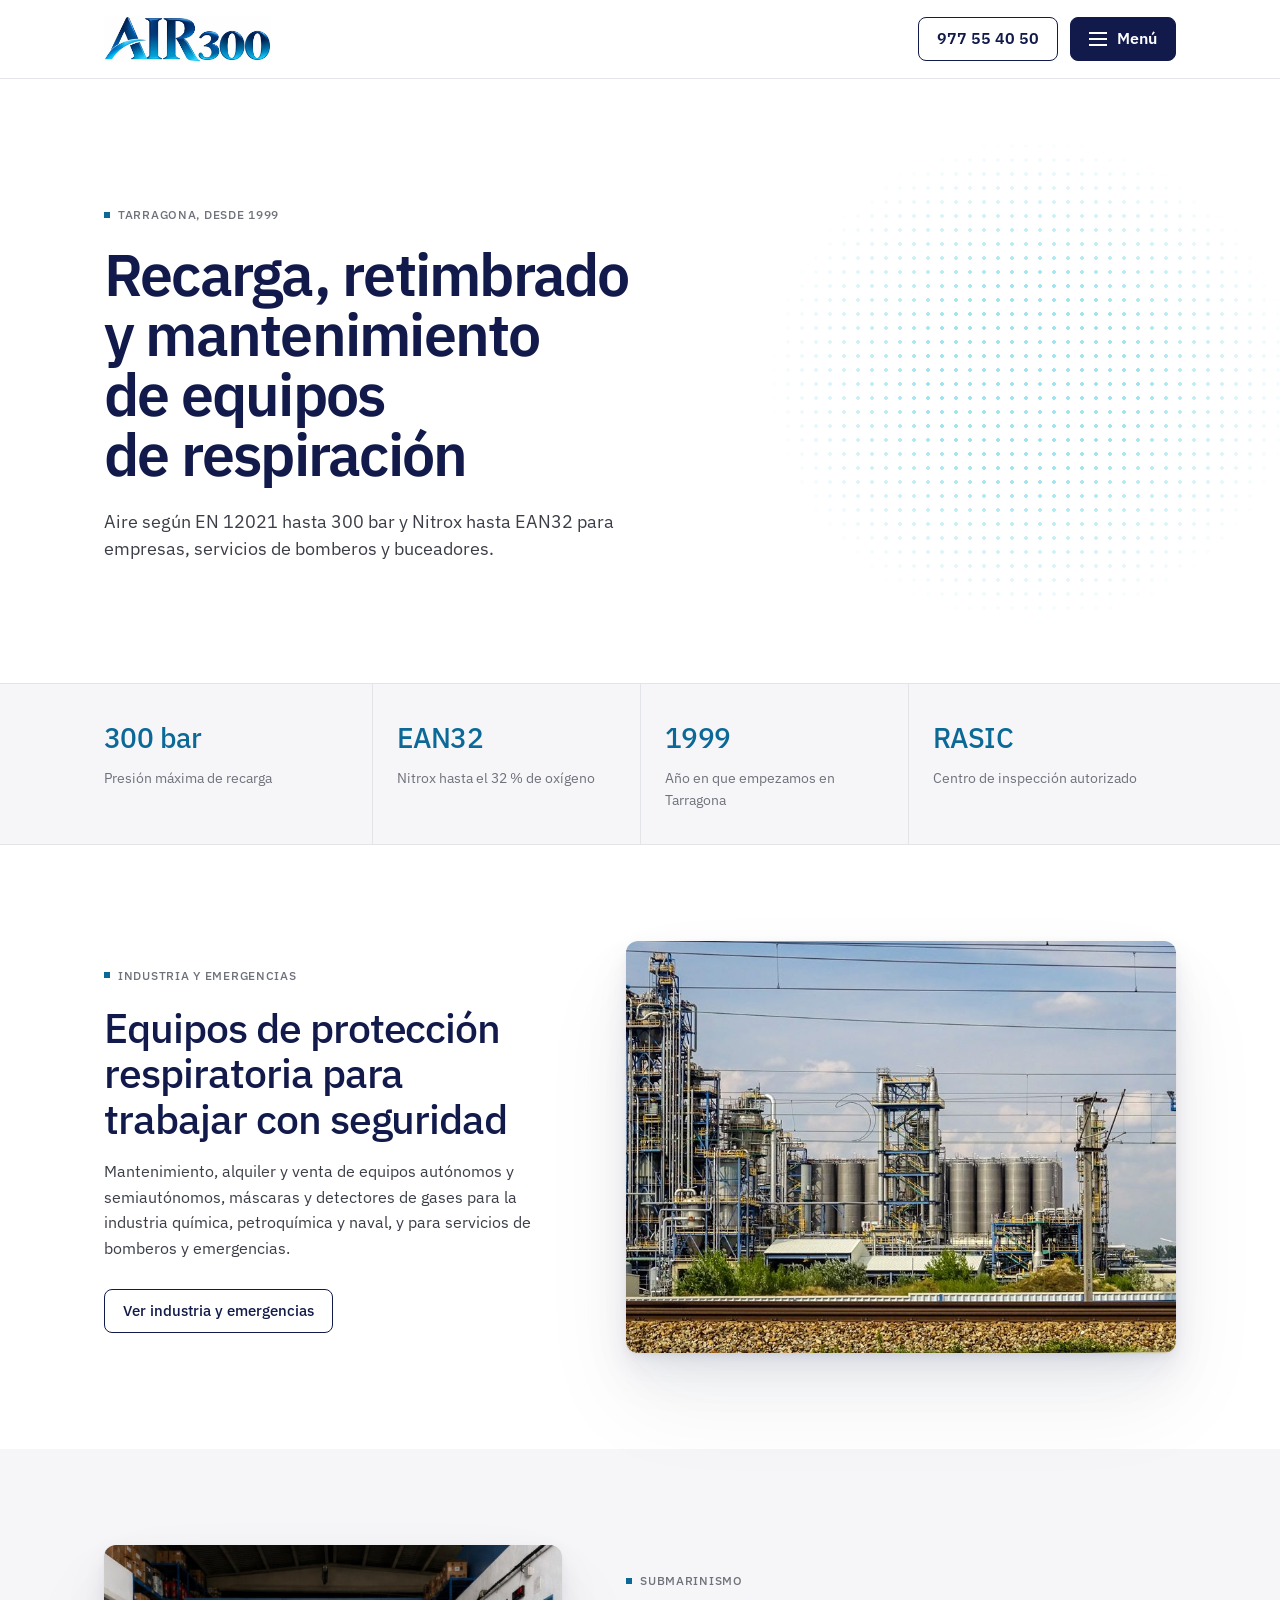
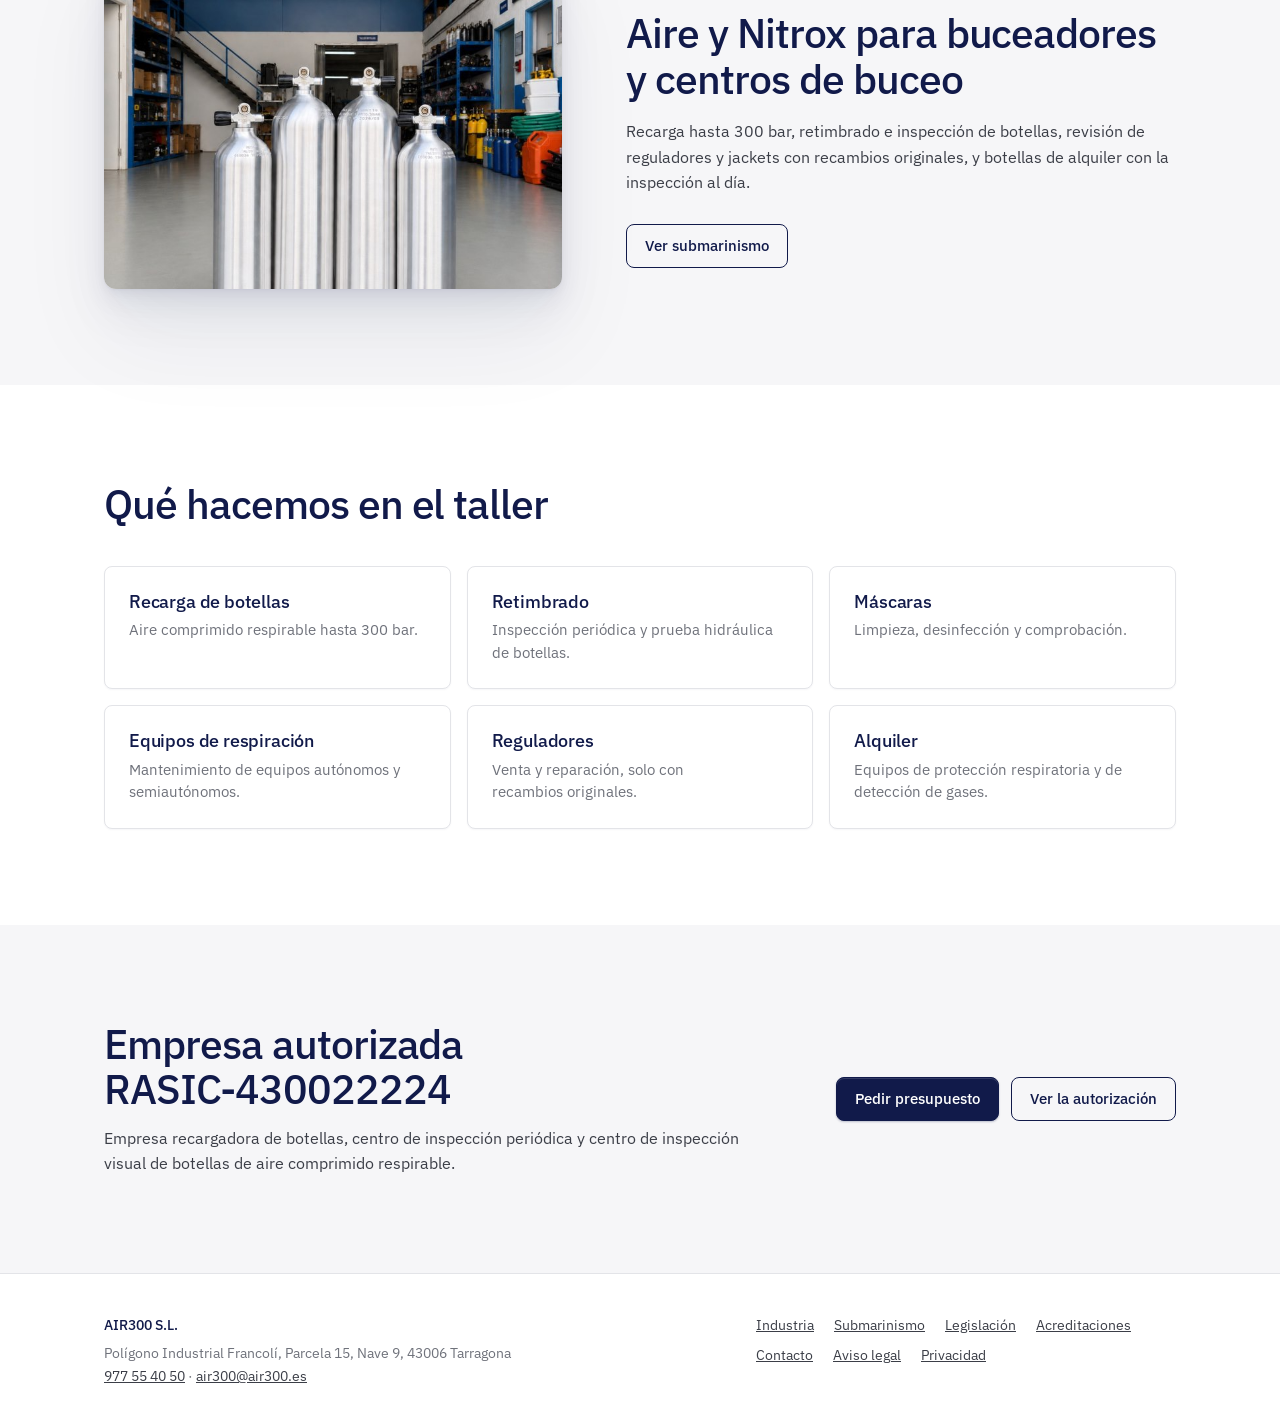
==== index.html @ 61ce9e40 "Botones de la portada: letra blanca sobre índigo, legible Co-Authored-By: Claude Opus 5.5 <noreply@a" ====
<!doctype html>
<html lang="es">
<head>
<meta charset="utf-8">
<meta name="viewport" content="width=device-width, initial-scale=1">
<title>AIR300 | Mantenimiento y recarga de equipos de respiración en Tarragona</title>
<meta name="description" content="Recarga y retimbrado de botellas de aire comprimido respirable, limpieza de máscaras y mantenimiento de equipos de respiración autónoma en Tarragona desde 1999.">
<link rel="icon" href="img/favicon.png" type="image/png">
<link rel="apple-touch-icon" href="img/apple-touch-icon.png">
<meta name="theme-color" content="#0B1E2E">
<meta property="og:type" content="website">
<meta property="og:locale" content="es_ES">
<meta property="og:site_name" content="AIR300">
<meta property="og:title" content="AIR300 | Mantenimiento y recarga de equipos de respiración en Tarragona">
<meta property="og:description" content="Recarga y retimbrado de botellas de aire comprimido respirable, limpieza de máscaras y mantenimiento de equipos de respiración autónoma en Tarragona desde 1999.">
<meta property="og:image" content="https://www.air300.es/img/compartir.jpg">
<link rel="stylesheet" href="css/estilos.css?v=2026-10-17">
<link rel="stylesheet" href="css/column.css?v=3">
<!-- Datos de la empresa para Google (dirección, teléfono, horario) -->
<script type="application/ld+json">
{
  "@context": "https://schema.org",
  "@type": "LocalBusiness",
  "name": "AIR300 S.L.",
  "description": "Recarga y retimbrado de botellas de aire comprimido respirable y Nitrox, mantenimiento de equipos de respiración autónoma.",
  "url": "https://www.air300.es/",
  "logo": "https://www.air300.es/img/logo-nuevo.jpg",
  "telephone": "+34977554050",
  "email": "air300@air300.es",
  "foundingDate": "1998",
  "address": {
    "@type": "PostalAddress",
    "streetAddress": "Polígono Industrial Francolí, Parcela 15, Nave 9",
    "addressLocality": "Tarragona",
    "postalCode": "43006",
    "addressRegion": "Tarragona",
    "addressCountry": "ES"
  },
  "geo": { "@type": "GeoCoordinates", "latitude": 41.111618, "longitude": 1.2182391 },
  "openingHoursSpecification": [
    { "@type": "OpeningHoursSpecification", "dayOfWeek": ["Monday", "Tuesday", "Wednesday", "Thursday"], "opens": "08:00", "closes": "13:00" },
    { "@type": "OpeningHoursSpecification", "dayOfWeek": ["Monday", "Tuesday", "Wednesday", "Thursday"], "opens": "14:00", "closes": "17:30" },
    { "@type": "OpeningHoursSpecification", "dayOfWeek": "Friday", "opens": "08:00", "closes": "15:00" }
  ]
}
</script>
</head>
<body class="column">

<a class="saltar" href="#contenido">Saltar al contenido</a>

<header class="cabecera">
  <div class="contenedor">
    <a class="logo" href="index.html"><img src="img/logo-nuevo.jpg" alt="AIR300, inicio"></a>
    <!-- En móvil el menú se abre con el botón "Menú" (atributo popover: sin JavaScript) -->
    <nav class="menu" id="menu" aria-label="Principal" popover>
      <a href="index.html" aria-current="page">Inicio</a>
      <a href="industria.html">Industria</a>
      <a href="submarinismo.html">Submarinismo</a>
      <a href="legislacion.html">Legislación</a>
      <a href="acreditaciones.html">Acreditaciones</a>
      <a href="contacto.html">Contacto</a>
    </nav>
    <a class="cabecera-tel" href="tel:+34977554050"><span class="oculto">Teléfono: </span><span class="tel-largo">977 55 40 50</span><span class="tel-corto" aria-hidden="true">Llamar</span></a>
    <button class="menu-boton" type="button" popovertarget="menu" aria-controls="menu"><span class="menu-icono" aria-hidden="true"></span>Menú</button>
  </div>
</header>

<main id="contenido" class="c">

  <!-- Portada partida: texto a la izquierda y trama de puntos a la derecha -->
  <section class="c-hero">
    <div class="c-contenedor c-hero-rejilla">
      <div class="c-hero-texto">
        <p class="c-etiqueta"><span></span>Tarragona, desde 1999</p>
        <h1>Recarga, retimbrado y mantenimiento de equipos de respiración</h1>
        <p class="c-entrada">Aire según EN 12021 hasta 300 bar y Nitrox hasta EAN32 para empresas, servicios de bomberos y buceadores.</p>
      </div>
      <div class="c-hero-visual" aria-hidden="true"></div>
    </div>
  </section>

  <!-- Cifras -->
  <section class="c-cifras" aria-label="Datos del servicio">
    <div class="c-contenedor c-cifras-rejilla">
      <div><strong>300 bar</strong><span>Presión máxima de recarga</span></div>
      <div><strong>EAN32</strong><span>Nitrox hasta el 32 % de oxígeno</span></div>
      <div><strong>1999</strong><span>Año en que empezamos en Tarragona</span></div>
      <div><strong>RASIC</strong><span>Centro de inspección autorizado</span></div>
    </div>
  </section>

  <!-- Sectores: dos bloques de texto y foto que se alternan -->
  <section class="c-bloque c-bloque-blanco">
    <div class="c-contenedor c-dos">
      <div class="c-dos-texto">
        <p class="c-etiqueta"><span></span>Industria y emergencias</p>
        <h2>Equipos de protección respiratoria para trabajar con seguridad</h2>
        <p>Mantenimiento, alquiler y venta de equipos autónomos y semiautónomos, máscaras y detectores de gases para la industria química, petroquímica y naval, y para servicios de bomberos y emergencias.</p>
        <a class="c-boton c-boton-sec" href="industria.html">Ver industria y emergencias</a>
      </div>
      <div class="c-tarjeta-foto"><img src="img/industria-planta.jpg" alt="Planta química y petroquímica" width="1080" height="600" loading="lazy"></div>
    </div>
  </section>

  <section class="c-bloque">
    <div class="c-contenedor c-dos c-dos-inverso">
      <div class="c-dos-texto">
        <p class="c-etiqueta"><span></span>Submarinismo</p>
        <h2>Aire y Nitrox para buceadores y centros de buceo</h2>
        <p>Recarga hasta 300 bar, retimbrado e inspección de botellas, revisión de reguladores y jackets con recambios originales, y botellas de alquiler con la inspección al día.</p>
        <a class="c-boton c-boton-sec" href="submarinismo.html">Ver submarinismo</a>
      </div>
      <div class="c-tarjeta-foto"><img src="img/taller-botellas.jpg" alt="Botellas de buceo en el taller" width="693" height="867" loading="lazy"></div>
    </div>
  </section>

  <!-- Servicios del taller en tarjetas con borde fino -->
  <section class="c-bloque c-bloque-blanco">
    <div class="c-contenedor">
      <h2 class="c-titulo-seccion">Qué hacemos en el taller</h2>
      <ul class="c-servicios">
        <li><h3>Recarga de botellas</h3><p>Aire comprimido respirable hasta 300 bar.</p></li>
        <li><h3>Retimbrado</h3><p>Inspección periódica y prueba hidráulica de botellas.</p></li>
        <li><h3>Máscaras</h3><p>Limpieza, desinfección y comprobación.</p></li>
        <li><h3>Equipos de respiración</h3><p>Mantenimiento de equipos autónomos y semiautónomos.</p></li>
        <li><h3>Reguladores</h3><p>Venta y reparación, solo con recambios originales.</p></li>
        <li><h3>Alquiler</h3><p>Equipos de protección respiratoria y de detección de gases.</p></li>
      </ul>
    </div>
  </section>

  <!-- Cierre con la acción principal -->
  <section class="c-bloque">
    <div class="c-contenedor c-cierre">
      <div>
        <h2>Empresa autorizada RASIC-430022224</h2>
        <p>Empresa recargadora de botellas, centro de inspección periódica y centro de inspección visual de botellas de aire comprimido respirable.</p>
      </div>
      <div class="c-cierre-botones">
        <a class="c-boton" href="mailto:air300@air300.es?subject=Solicitud%20de%20presupuesto&amp;body=Nombre%20o%20empresa%3A%0D%0ATel%C3%A9fono%3A%0D%0AEquipos%20o%20botellas%20(tipo%20y%20cantidad)%3A%0D%0AServicio%20que%20necesita%3A%0D%0A">Pedir presupuesto</a>
        <a class="c-boton c-boton-sec" href="acreditaciones.html">Ver la autorización</a>
      </div>
    </div>
  </section>
</main>

<footer class="c-pie">
  <div class="c-contenedor c-pie-rejilla">
    <div>
      <strong>AIR300 S.L.</strong>
      <p>Polígono Industrial Francolí, Parcela 15, Nave 9, 43006 Tarragona<br><a href="tel:+34977554050">977 55 40 50</a> · <a href="mailto:air300@air300.es">air300@air300.es</a></p>
    </div>
    <nav aria-label="Páginas" class="c-pie-enlaces">
      <a href="industria.html">Industria</a><a href="submarinismo.html">Submarinismo</a><a href="legislacion.html">Legislación</a><a href="acreditaciones.html">Acreditaciones</a><a href="contacto.html">Contacto</a><a href="aviso-legal.html">Aviso legal</a><a href="privacidad.html">Privacidad</a>
    </nav>
  </div>
</footer>

</body>
</html>
---- css/estilos.css ----
/* AIR300 S.L. – estilos generales */

/* Fuente IBM Plex Sans alojada en la propia web (fonts/, licencia SIL Open Font License) */
@font-face { font-family: "IBM Plex Sans"; font-style: normal; font-weight: 400; font-display: swap; src: url("../fonts/ibm-plex-sans-400.woff2") format("woff2"); }
@font-face { font-family: "IBM Plex Sans"; font-style: normal; font-weight: 500; font-display: swap; src: url("../fonts/ibm-plex-sans-500.woff2") format("woff2"); }
@font-face { font-family: "IBM Plex Sans"; font-style: normal; font-weight: 600; font-display: swap; src: url("../fonts/ibm-plex-sans-600.woff2") format("woff2"); }

:root {
  --ease-out: cubic-bezier(0.23, 1, 0.32, 1);       /* entradas y respuestas: arranca rápido */
  --ease-in-out: cubic-bezier(0.77, 0, 0.175, 1);   /* cosas que se transforman en pantalla */
  --azul-noche: #0B1E2E;
  --azul-acero: #1F5A80;
  --texto: #1A1F24;
  --texto-suave: #333A41;
  --gris: #5A636B;
  --gris-claro: #A7B3BD;
  --linea: rgba(11, 30, 46, 0.14);
  --linea-oscura: rgba(11, 30, 46, 0.22);
  --fondo-gris: #F2F3F4;
  --fondo: #DCEBF5;          /* fondo general: azul claro de la fachada de la nave */
  --fondo-medio: #CCDFEE;    /* franjas alternas */
  --panel: #FFFFFF;          /* paneles de contenido sobre el fondo azul */
  --azul-claro: #8EC3E6;     /* azul de la chapa de la fachada, para detalles */
  --azul-pizarra: #1F3A52;   /* bloque destacado de la portada */
  --texto-sobre-oscuro: #C9D3DC;
  --ancho: 1160px;
}

*, *::before, *::after { box-sizing: border-box; }

/* Fondo de la ventana igual que el pie: en páginas cortas no queda una franja clara debajo */
html { background: var(--azul-noche); }

/* Tamaños de letra en rem para respetar el tamaño elegido en el navegador (1rem = 16px por defecto) */
body {
  margin: 0;
  font-family: "IBM Plex Sans", "Helvetica Neue", Helvetica, Arial, sans-serif;
  font-size: 1rem;
  line-height: 1.6;
  color: var(--texto);
  background: var(--fondo);
}

img { max-width: 100%; height: auto; display: block; }

a { color: var(--azul-acero); }
a:hover { color: var(--azul-noche); }
a:focus-visible { outline: 2px solid var(--azul-acero); outline-offset: 3px; }

h1, h2, h3 { color: var(--azul-noche); font-weight: 600; line-height: 1.25; margin: 0; }
h1 { font-size: 2.125rem; }
h2 { font-size: 1.5rem; }
h3 { font-size: 1.0625rem; }
p { margin: 0; }

.contenedor { max-width: var(--ancho); margin: 0 auto; padding: 0 24px; }

/* Accesibilidad: enlace para saltar el menú y texto solo para lectores de pantalla */
.saltar {
  position: absolute; left: 16px; top: -100px; z-index: 10;
  padding: 10px 16px; background: var(--azul-noche); color: #FFFFFF;
}
.saltar:focus { top: 16px; color: #FFFFFF; }
.oculto {
  position: absolute; width: 1px; height: 1px; overflow: hidden;
  clip: rect(0 0 0 0); clip-path: inset(50%); white-space: nowrap;
}

/* Cabecera: logo, teléfono y botón "Menú"; el menú se despliega en un panel (atributo popover, sin JavaScript) */
/* Fija arriba en todas las pantallas: el panel del menú se abre justo debajo */
.cabecera { position: sticky; top: 0; z-index: 20; border-bottom: 1px solid var(--linea); background: #FFFFFF; }
.cabecera .contenedor { display: flex; align-items: center; flex-wrap: nowrap; gap: 12px; height: 78px; padding-top: 0; padding-bottom: 0; }
.logo { margin-right: auto; }
.logo img { height: 46px; }

/* Teléfono con contorno y botón "Menú" relleno, misma altura */
.cabecera-tel, .menu-boton {
  display: inline-flex; align-items: center; min-height: 44px; padding: 0 18px;
  border: 1.5px solid var(--azul-noche); font: inherit; font-weight: 600; text-decoration: none; white-space: nowrap;
  transition: background-color 0.2s ease-out, color 0.2s ease-out;
}
.cabecera-tel { order: 0; margin-left: 0; background: transparent; color: var(--azul-noche); }
.cabecera-tel:hover { background: var(--azul-noche); border-color: var(--azul-noche); color: #FFFFFF; }
.menu-boton { background: var(--azul-noche); color: #FFFFFF; cursor: pointer; }
.menu-boton:hover { background: var(--azul-acero); border-color: var(--azul-acero); }
.menu-boton:focus-visible { outline: 2px solid var(--azul-acero); outline-offset: 3px; }
/* Tres rayas junto a "Menú"; con el menú abierto se convierten en una X */
.menu-boton { gap: 10px; }
.menu-icono, .menu-icono::before, .menu-icono::after {
  display: block; width: 18px; height: 2px; background: currentColor; transition: transform 0.24s var(--ease-in-out), background-color 0.12s ease;
}
.menu-icono { position: relative; }
.menu-icono::before, .menu-icono::after { content: ""; position: absolute; left: 0; }
.menu-icono::before { top: -6px; }
.menu-icono::after { top: 6px; }
.menu:popover-open ~ .menu-boton .menu-icono { background: transparent; }
.menu:popover-open ~ .menu-boton .menu-icono::before { transform: translateY(6px) rotate(45deg); }
.menu:popover-open ~ .menu-boton .menu-icono::after { transform: translateY(-6px) rotate(-45deg); }
.tel-corto { display: none; }

/* Panel del menú: se despliega bajo la cabecera, sobre azul noche */
/* Abre en 220 ms y cierra en 150 ms (cerrar siempre más rápido que abrir); con transiciones, no con fotogramas fijos,
   para que un doble clic rápido no haga saltar el panel */
.menu[popover] {
  display: none; position: fixed; inset: 78px 0 auto 0; width: 100%; height: auto; margin: 0; border: 0; overflow: visible;
  grid-template-columns: repeat(3, minmax(0, 1fr)); column-gap: 48px;
  padding: 16px max(24px, calc((100vw - var(--ancho)) / 2 + 24px)) 32px;
  background: var(--azul-noche); box-shadow: 0 16px 32px rgba(11, 30, 46, 0.25);
  opacity: 0; transform: translateY(-8px);
  transition: opacity 0.15s var(--ease-out), transform 0.15s var(--ease-out), display 0.15s allow-discrete, overlay 0.15s allow-discrete;
}
.menu[popover]:popover-open { display: grid; opacity: 1; transform: none; transition-duration: 0.22s; }
@starting-style { .menu[popover]:popover-open { opacity: 0; transform: translateY(-8px); } }
.menu[popover] a {
  padding: 12px 0; font-size: 1rem; font-weight: 500; color: #FFFFFF; text-decoration: none;
  border-bottom: 1px solid rgba(255, 255, 255, 0.14); transition: color 0.2s ease-out;
}
.menu[popover] a:hover { color: var(--azul-claro); }
.menu[popover] a[aria-current="page"] { color: var(--azul-claro); }
.menu a:focus-visible { outline-color: #FFFFFF; }
.menu[popover]::backdrop {
  background-color: rgba(11, 30, 46, 0);
  transition: background-color 0.2s var(--ease-out), display 0.2s allow-discrete, overlay 0.2s allow-discrete;
}
.menu[popover]:popover-open::backdrop { background-color: rgba(11, 30, 46, 0.35); }
@starting-style { .menu[popover]:popover-open::backdrop { background-color: rgba(11, 30, 46, 0); } }

@media (max-width: 640px) {
  .cabecera .contenedor { gap: 8px; height: 68px; }
  .logo img { height: 40px; }
  .cabecera-tel, .menu-boton { padding: 0 14px; }
  .tel-largo { display: none; }
  .tel-corto { display: inline; }
  .menu[popover] { inset: 68px 0 auto 0; grid-template-columns: 1fr; padding: 8px 16px 24px; }
  .menu[popover] a { padding: 14px 0; font-size: 1.125rem; }
}

/* Portada */
.portada { background: var(--azul-noche); border-bottom: 4px solid var(--azul-claro); }
.portada img { width: 100%; height: 460px; object-fit: cover; }

/* Fotos de las páginas interiores */
.foto { position: relative; margin-top: 32px; margin-bottom: 24px; }
.foto img { width: 100%; height: 340px; object-fit: cover; }

/* Marca de imagen provisional: quitar la clase "provisional" al poner la foto real */
.provisional { position: relative; }
.provisional::after {
  content: "Imagen provisional"; position: absolute; top: 12px; left: 12px;
  padding: 2px 8px; font-size: 0.75rem; color: #FFFFFF; background: rgba(11, 30, 46, 0.8);
}

/* Datos que faltan por confirmar: se ven resaltados para revisarlos */
.pendiente { background: #FFF1B8; padding: 0 4px; }

.bloque { padding-top: 64px; padding-bottom: 64px; }
.bloque-gris { background: var(--fondo-medio); border-top: 1px solid var(--linea-oscura); border-bottom: 1px solid var(--linea-oscura); }
.bloque-titulo { margin-bottom: 28px; }

.dos-columnas { display: flex; flex-wrap: wrap; gap: 48px; }
.dos-columnas > :first-child { flex: 1 1 380px; }
.dos-columnas > :last-child { flex: 1 1 520px; }
.texto { display: flex; flex-direction: column; gap: 16px; color: var(--texto-suave); }

/* Sectores */
.sectores { display: grid; grid-template-columns: repeat(auto-fit, minmax(min(240px, 100%), 1fr)); gap: 32px; }
.sector { display: flex; flex-direction: column; gap: 12px; padding-bottom: 20px; background: var(--panel); }
.sector h3, .sector p { padding: 0 20px; }
.sector img { width: 100%; height: 170px; object-fit: cover; }
.sector p { font-size: 0.9375rem; color: var(--texto-suave); }
.sectores-grandes .sector img { height: 300px; }
.sector h3 a { color: inherit; text-underline-offset: 3px; }
.sector h3 a:hover { color: var(--azul-acero); }

/* Autorización y documentación (portada) */
.calidad { background: var(--azul-pizarra); color: var(--texto-sobre-oscuro); border-bottom: 1px solid #2E4A63; }
.calidad .contenedor { display: flex; flex-wrap: wrap; gap: 48px; padding-top: 56px; padding-bottom: 56px; }
.calidad .columna { display: flex; flex-direction: column; gap: 12px; }
.calidad .columna:first-child { flex: 1 1 480px; }
.calidad .columna:last-child { flex: 1 1 360px; }
.calidad h2, .calidad strong { color: #FFFFFF; }
.calidad a { color: #FFFFFF; font-weight: 500; text-underline-offset: 3px; }
.calidad a:hover { color: var(--texto-sobre-oscuro); }
.calidad a:focus-visible { outline-color: #FFFFFF; }

/* Pie */
.pie { background: var(--azul-noche); color: var(--gris-claro); border-top: 1px solid #22384A; font-size: 0.8125rem; }
.pie .contenedor { display: flex; flex-wrap: wrap; justify-content: space-between; gap: 12px; padding-top: 18px; padding-bottom: 18px; }
.pie a { color: var(--gris-claro); }

/* Páginas interiores: industria, submarinismo, contacto, legislación y acreditaciones */
/* Introducción sobre franja azul marino a todo el ancho (la sombra extiende el fondo fuera del contenedor) */
.intro {
  padding-top: 72px; padding-bottom: 64px; margin-bottom: 40px;
  background: var(--azul-noche); box-shadow: 0 0 0 100vmax var(--azul-noche); clip-path: inset(0 -100vmax);
}
.migas { font-size: 0.8125rem; color: var(--gris-claro); margin-bottom: 12px; }
.migas a { color: var(--gris-claro); }
.migas a:hover { color: #FFFFFF; }
.migas a:focus-visible, .intro a:focus-visible, .pagina-hero a:focus-visible { outline-color: #FFFFFF; }
.intro h1, .pagina-hero h1 {
  margin-bottom: 16px; color: #FFFFFF; text-wrap: balance;
  font-size: clamp(2rem, 1.3rem + 2.4vw, 3rem); line-height: 1.1; letter-spacing: -0.01em;
}
.intro p, .pagina-hero p { max-width: 640px; font-size: 1.0625rem; color: var(--texto-sobre-oscuro); }
.intro .pendiente { color: var(--texto); }

/* Cabecera partida: texto sobre azul noche alineado con el contenido, foto de la mitad hasta el borde derecho */
.pagina-hero {
  display: grid; margin-bottom: 40px; background: var(--azul-noche);
  grid-template-columns: minmax(24px, 1fr) minmax(0, calc(var(--ancho) * 0.58 - 24px)) minmax(0, calc(var(--ancho) * 0.42 - 24px)) minmax(24px, 1fr);
}
.pagina-hero-texto { grid-column: 2; display: flex; flex-direction: column; justify-content: flex-end; padding: 72px 48px 64px 0; }
.pagina-hero-foto { grid-column: 3 / 5; position: relative; min-height: clamp(320px, 42vh, 400px); }
.pagina-hero-foto img { position: absolute; inset: 0; width: 100%; height: 100%; object-fit: cover; }

/* Fotos que se alternan (Industria y Submarinismo): una encima de otra; la de arriba aparece y desaparece con un fundido */
.alterna::after { z-index: 2; }
.alterna img:nth-child(2) { opacity: 0; }

/* Bloques de contenido: sin paneles, separados por un filete azul noche como en la portada */
.documentos { padding-bottom: 64px; }
.documento {
  display: flex; flex-wrap: wrap; gap: 24px 64px;
  padding: 40px 0 48px; border-top: 2px solid var(--azul-noche);
}
.documento-resumen { flex: 1 1 300px; display: flex; flex-direction: column; gap: 12px; }
.documento-resumen h2 { font-size: clamp(1.5rem, 1.2rem + 0.9vw, 2rem); line-height: 1.15; }
.documento-resumen p { color: var(--texto-suave); }
.documento-miniatura { display: block; width: 180px; margin-top: 8px; border: 1px solid var(--linea-oscura); }
.documento-miniatura:hover { border-color: var(--azul-noche); }
.documento-datos { flex: 2 1 520px; margin: 0; }
.documento-datos div { display: flex; flex-wrap: wrap; gap: 4px 24px; padding: 14px 0; border-bottom: 1px solid var(--linea-oscura); }
.documento-datos dt { flex: 0 1 220px; font-size: 0.8125rem; color: var(--gris); padding-top: 2px; }
.documento-datos dd { flex: 1 1 360px; margin: 0; color: var(--azul-noche); }

.legal { flex: 2 1 520px; display: flex; flex-direction: column; gap: 14px; color: var(--texto-suave); }

.lista { flex: 2 1 520px; margin: 0; padding: 0; list-style: none; }
.lista li { padding: 14px 0; border-bottom: 1px solid var(--linea-oscura); font-size: 1.0625rem; color: var(--azul-noche); }
.lista li:first-child { padding-top: 4px; }

/* Bloque de consulta con botón de presupuesto */
.consulta {
  display: flex; flex-wrap: wrap; align-items: center; justify-content: space-between; gap: 16px 32px;
  padding: 24px 36px; background: var(--azul-noche); color: var(--texto-sobre-oscuro);
}
.consulta a:not(.boton) { color: #FFFFFF; }
.consulta a:focus-visible { outline-color: #FFFFFF; }
.consulta .boton { margin-top: 0; }

/* Contacto */
.contacto-foto { flex: 2 1 420px; display: flex; flex-direction: column; gap: 16px; }
.contacto-foto .foto { margin-top: 0; }
.contacto-foto .foto img { height: 300px; }

.boton {
  align-self: flex-start; margin-top: 8px;
  display: inline-flex; align-items: center; min-height: 44px; padding: 0 18px;
  border: 1px solid var(--azul-noche); background: var(--azul-noche); color: #FFFFFF;
  text-decoration: none; font-weight: 600;
}
.boton:hover { background: var(--azul-acero); border-color: var(--azul-acero); color: #FFFFFF; }
/* Sobre fondo oscuro, botón blanco */
.consulta .boton { background: #FFFFFF; border-color: #FFFFFF; color: var(--azul-noche); }
.consulta .boton:hover { background: var(--azul-claro); border-color: var(--azul-claro); color: var(--azul-noche); }

/* ===== Portada: taller a la vista ===== */
/* Imagen a todo el ancho con el texto encima; imagen y capa ocupan la misma celda de la rejilla */
.hero { display: grid; background: var(--azul-noche); overflow: hidden; }
.hero > * { grid-area: 1 / 1; }
.hero-imagen img { width: 100%; height: clamp(420px, 62vh, 560px); object-fit: cover; }
.hero-imagen::after { z-index: 2; }
.hero-capa {
  z-index: 1; display: flex; align-items: flex-end;
  background: linear-gradient(90deg, rgba(11, 30, 46, 0.95) 0%, rgba(11, 30, 46, 0.86) 36%, rgba(11, 30, 46, 0.42) 66%, rgba(11, 30, 46, 0.1) 100%);
}
.hero-texto { width: 100%; display: flex; flex-direction: column; gap: 20px; padding-top: 80px; padding-bottom: 64px; }
.hero h1 {
  max-width: 660px; color: #FFFFFF; text-wrap: balance;
  font-size: clamp(2.25rem, 1.3rem + 3.2vw, 3.75rem); line-height: 1.08; letter-spacing: -0.015em;
}
.hero p { max-width: 560px; font-size: 1.125rem; color: var(--texto-sobre-oscuro); }
.franja-sector h2 a:focus-visible { outline-color: #FFFFFF; }

/* Sectores: dos fotos grandes, de borde a borde; toda la foto es enlace */
.franja-sectores {
  display: grid; grid-template-columns: repeat(auto-fit, minmax(min(420px, 100%), 1fr));
  gap: 2px; background: var(--azul-noche);
}
.franja-sector { position: relative; display: grid; overflow: hidden; }
.franja-sector > * { grid-area: 1 / 1; }
.franja-sector-foto img { width: 100%; height: clamp(320px, 30vw, 440px); object-fit: cover; }
.franja-sector-texto {
  z-index: 1; align-self: end; display: flex; flex-direction: column; gap: 8px; padding: 112px 40px 36px;
  background: linear-gradient(to top, rgba(11, 30, 46, 0.94) 0%, rgba(11, 30, 46, 0.72) 55%, rgba(11, 30, 46, 0) 100%);
}
.franja-sector h2 { color: #FFFFFF; font-size: clamp(1.5rem, 1.1rem + 1.2vw, 2.125rem); line-height: 1.15; }
.franja-sector h2 a { color: #FFFFFF; text-decoration: none; text-underline-offset: 5px; }
.franja-sector h2 a::before { content: ""; position: absolute; inset: 0; z-index: 3; }
.franja-sector:hover h2 a { text-decoration: underline; }
.franja-sector p { max-width: 460px; color: var(--texto-sobre-oscuro); }

/* Servicios del taller: lista con filetes, sin tarjetas */
.inicio-servicios {
  display: grid; grid-template-columns: minmax(0, 5fr) minmax(0, 7fr); gap: 28px 64px;
  padding-top: 80px; padding-bottom: 80px;
}
.inicio-servicios-titulo { display: flex; flex-direction: column; gap: 12px; }
.inicio-servicios h2 { font-size: clamp(1.625rem, 1.2rem + 1.2vw, 2.25rem); line-height: 1.15; }
.inicio-servicios-titulo p { max-width: 380px; color: var(--texto-suave); }
.inicio-servicios ul { margin: 0; padding: 0; list-style: none; border-top: 2px solid var(--azul-noche); }
.inicio-servicios li { padding: 16px 0; border-bottom: 1px solid var(--linea-oscura); font-size: 1.0625rem; color: var(--azul-noche); }

@media (max-width: 860px) {
  .inicio-servicios { grid-template-columns: 1fr; }
}

@media (max-width: 640px) {
  /* En móvil la imagen va arriba y el texto debajo, sobre azul noche */
  .hero > * { grid-area: auto; }
  .hero-imagen img { min-height: 0; height: 240px; }
  .hero-capa { background: var(--azul-noche); }
  .contenedor.hero-texto { gap: 16px; padding-top: 32px; padding-bottom: 40px; }
  .hero p { font-size: 1rem; }
  .franja-sector-foto img { height: 360px; }
  .franja-sector-texto { padding: 88px 20px 24px; }
  .contenedor.inicio-servicios { padding-top: 48px; padding-bottom: 48px; }
}

/* Móvil */
@media (max-width: 640px) {
  .contenedor { padding: 0 16px; }
  h1 { font-size: 1.75rem; }
  h2 { font-size: 1.375rem; }

  .portada img { height: 260px; }
  .foto img, .contacto-foto .foto img { height: 200px; }
  /* Cabecera partida en móvil: foto arriba, texto debajo */
  .pagina-hero { grid-template-columns: 1fr; margin-bottom: 28px; }
  .pagina-hero-foto { grid-column: 1; grid-row: 1; min-height: 0; }
  .pagina-hero-foto img { position: static; height: 240px; }
  .pagina-hero-texto { grid-column: 1; padding: 28px 16px 36px; }
  .pagina-hero-foto.alterna { min-height: 240px; }
  .pagina-hero-foto.alterna img { position: absolute; height: 100%; }

  .bloque { padding-top: 40px; padding-bottom: 40px; }
  .bloque-titulo { margin-bottom: 20px; }
  .dos-columnas { gap: 20px; }
  .sectores { gap: 28px; }
  .sectores-grandes .sector img { height: 220px; }
  .calidad .contenedor { gap: 32px; padding-top: 40px; padding-bottom: 40px; }

  .intro { padding-top: 36px; padding-bottom: 36px; margin-bottom: 28px; }
  .documento { padding: 28px 0 36px; }
  .consulta { padding: 20px; }
}

/* ===== Movimiento ===== */
/* Todo es CSS. Si el sistema pide "reducir movimiento", se desactiva al final del archivo. */

html { scroll-behavior: smooth; }

/* Transiciones suaves en enlaces y botones */
.boton { transition: background-color 0.2s ease, color 0.2s ease; }

/* Cabecera fija en pantallas grandes, con sombra al bajar */
html { scroll-padding-top: 90px; }
@media (min-width: 641px) {
  @supports (animation-timeline: scroll()) {
    .cabecera { animation: cabecera-sombra linear both; animation-timeline: scroll(); animation-range: 0 140px; }
  }
}
@keyframes cabecera-sombra { to { box-shadow: 0 2px 14px rgba(11, 30, 46, 0.14); } }

/* Entrada al cargar: la imagen principal se acerca y el texto aparece */
.portada { overflow: hidden; }
.portada img { animation: portada-entrada 0.9s var(--ease-out) both; }
@keyframes portada-entrada { from { transform: scale(1.03); opacity: 0.6; } to { transform: none; opacity: 1; } }

.hero-imagen img { animation: portada-entrada 0.9s var(--ease-out) both; }
.hero-texto > * { animation: subir 0.5s var(--ease-out) both; }
.hero-texto > :nth-child(2) { animation-delay: 0.06s; }
.hero-texto > :nth-child(3) { animation-delay: 0.12s; }
.franja-sector-foto img { transition: transform 0.6s var(--ease-out); }
@media (hover: hover) and (pointer: fine) {
  .franja-sector:has(a):hover .franja-sector-foto img { transform: scale(1.04); }
}

.pagina-hero-texto > *, .intro > h1, .intro > p {
  animation: subir 0.5s var(--ease-out) both;
}
.pagina-hero-texto > :nth-child(2), .intro > h1 { animation-delay: 0.06s; }
.pagina-hero-texto > :nth-child(3), .intro > p { animation-delay: 0.12s; }
.pagina-hero-foto { overflow: hidden; }
.pagina-hero-foto img { animation: portada-entrada 0.9s var(--ease-out) both; }
@keyframes subir { from { opacity: 0; transform: translateY(12px); } to { opacity: 1; transform: none; } }

/* Alternancia de las fotos de Industria y Submarinismo: ciclo de 14 s, fundido de algo más de 1 s y acercamiento lento */
.alterna img { animation: acercar 14s ease-in-out infinite alternate; }
.alterna img:nth-child(2) { animation: alternar 14s ease-in-out infinite, acercar 14s ease-in-out infinite alternate; }
@keyframes alternar { 0%, 42% { opacity: 0; } 50%, 92% { opacity: 1; } 100% { opacity: 0; } }
@keyframes acercar { from { transform: scale(1); } to { transform: scale(1.06); } }

/* Aparición de los bloques al hacer scroll (navegadores que lo admiten; en el resto se ven sin efecto) */
@supports (animation-timeline: view()) {
  .documento, .sector, .calidad .columna, .consulta {
    animation: aparecer linear both;
    animation-timeline: view();
    animation-range: entry 0% entry 45%;
  }
}
@keyframes aparecer { from { opacity: 0; transform: translateY(16px); } to { opacity: 1; transform: none; } }

/* Fotos de sectores: ligero acercamiento al pasar el ratón */
.sector .provisional { overflow: hidden; }
.sector img { transition: transform 0.6s var(--ease-out); }
@media (hover: hover) and (pointer: fine) {
  .sector:hover img { transform: scale(1.05); }
}

/* Respetar la preferencia de reducir movimiento */
@media (prefers-reduced-motion: reduce) {
  html { scroll-behavior: auto; }
  *, *::before, *::after { animation: none !important; transition-property: color, background-color, border-color, opacity !important; }
  .boton:active, .cabecera-tel:active, .menu-boton:active { transform: none; }
}


/* ===== Prueba: retoques de la revisión de diseño ===== */
/* Tipografía: sin palabras sueltas al final de párrafos y titulares; cifras de ancho fijo en datos y teléfonos */
p, li, dd { text-wrap: pretty; }
h2, h3 { text-wrap: balance; }
h2 { letter-spacing: -0.01em; }
.documento-datos dd, .cabecera-tel, a[href^="tel:"] { font-variant-numeric: tabular-nums; }
a[href^="tel:"] { white-space: nowrap; }

/* Superficies azul noche con un grano muy suave para que no se vean planas */
.hero-capa, .pagina-hero, .calidad, .consulta {
  background-image: url("data:image/svg+xml,%3Csvg xmlns='http://www.w3.org/2000/svg' width='160' height='160'%3E%3Cfilter id='g'%3E%3CfeTurbulence type='fractalNoise' baseFrequency='0.85' numOctaves='2' stitchTiles='stitch'/%3E%3CfeColorMatrix values='0 0 0 0 1 0 0 0 0 1 0 0 0 0 1 0 0 0 0.045 0'/%3E%3C/filter%3E%3Crect width='100%25' height='100%25' filter='url(%23g)'/%3E%3C/svg%3E");
}
/* Portada: degradado con caída irregular (sombra radial abajo a la izquierda) en vez de uno lineal uniforme */
.hero-capa {
  background-image:
    url("data:image/svg+xml,%3Csvg xmlns='http://www.w3.org/2000/svg' width='160' height='160'%3E%3Cfilter id='g'%3E%3CfeTurbulence type='fractalNoise' baseFrequency='0.85' numOctaves='2' stitchTiles='stitch'/%3E%3CfeColorMatrix values='0 0 0 0 1 0 0 0 0 1 0 0 0 0 1 0 0 0 0.045 0'/%3E%3C/filter%3E%3Crect width='100%25' height='100%25' filter='url(%23g)'/%3E%3C/svg%3E"),
    radial-gradient(ellipse 70% 90% at 10% 100%, rgba(11, 30, 46, 0.7) 0%, rgba(11, 30, 46, 0) 70%),
    linear-gradient(90deg, rgba(11, 30, 46, 0.92) 0%, rgba(11, 30, 46, 0.78) 34%, rgba(11, 30, 46, 0.3) 68%, rgba(11, 30, 46, 0.06) 100%);
}
@media (max-width: 640px) { .hero-capa { background-color: var(--azul-noche); } }

/* Respiración óptica: un poco más de aire abajo que arriba */
.inicio-servicios { padding-bottom: 104px; }
.calidad .contenedor { padding-top: 64px; padding-bottom: 72px; }

/* Botones: al pulsar se encogen un poco, así se nota que la web ha recibido el toque */
.boton, .cabecera-tel, .menu-boton { transition: background-color 0.2s ease, color 0.2s ease, border-color 0.2s ease, transform 0.16s var(--ease-out); }
.boton:active, .cabecera-tel:active, .menu-boton:active { transform: scale(0.97); }
a, button { -webkit-tap-highlight-color: transparent; }

/* Página 404 */
.error-404 p { max-width: 560px; }
---- css/column.css ----
/* Prueba de diseño a partir del estilo "Column" (refero.design), adaptado a AIR300:
   azul índigo, fondo casi blanco, tarjetas blancas flotantes, esquinas de 8 px.
   Su verde se cambia por azul océano y su naranja se quita. Solo lo usa prueba-column.html. */

.column {
  --c-indigo: #111A4A;      /* marca, botones, titulares */
  --c-dato: #0C6997;        /* cifras y datos (sustituye al verde del original) */
  --c-cielo: #88DEEB;       /* trama de puntos */
  --c-tinta: #3B3E47;       /* texto */
  --c-gris: #6F727B;        /* texto secundario (algo más oscuro que el original para el contraste) */
  --c-borde: #E3E4E8;
  --c-lienzo: #F6F6F8;
  --c-radio: 8px;
  background: var(--c-lienzo); color: var(--c-tinta);
}
.column .cabecera { border-bottom: 1px solid var(--c-borde); }
.column .cabecera-tel, .column .menu-boton { border-radius: var(--c-radio); }
.column .cabecera-tel { border-color: var(--c-indigo); color: var(--c-indigo); }
.column .menu-boton { background: var(--c-indigo); border-color: var(--c-indigo); }
.column .menu[popover] { background: var(--c-indigo); }

.c-contenedor { max-width: 1200px; margin: 0 auto; padding: 0 clamp(20px, 5vw, 72px); }
.c h1, .c h2, .c h3 { color: var(--c-indigo); }

.c-etiqueta { display: inline-flex; align-items: center; gap: 8px; margin-bottom: 20px; font-size: 0.75rem; font-weight: 500; letter-spacing: 0.06em; text-transform: uppercase; color: var(--c-gris); }
.c-etiqueta span { width: 6px; height: 6px; background: var(--c-dato); }

/* Portada */
.c-hero { background: #FFFFFF; overflow: hidden; }
.c-hero-rejilla { display: grid; grid-template-columns: minmax(0, 5fr) minmax(0, 6fr); gap: 48px; align-items: center; min-height: 600px; padding-top: 72px; padding-bottom: 72px; }
.c-hero h1 { font-size: clamp(2.5rem, 1.6rem + 2.6vw, 3.75rem); font-weight: 600; line-height: 1.02; letter-spacing: -0.03em; text-wrap: balance; }
.c-entrada { margin-top: 24px; max-width: 34rem; font-size: 1.125rem; line-height: 1.5; color: var(--c-tinta); }

.c-hero-visual { position: relative; display: grid; place-items: center; min-height: 460px; }
/* Trama de puntos detrás de la ficha */
.c-hero-visual::before {
  content: ""; position: absolute; inset: -40px -120px -40px 0;
  background-image: radial-gradient(circle, var(--c-cielo) 1.6px, transparent 1.8px); background-size: 14px 14px;
  -webkit-mask-image: radial-gradient(ellipse 60% 60% at 55% 50%, #000 30%, transparent 75%); mask-image: radial-gradient(ellipse 60% 60% at 55% 50%, #000 30%, transparent 75%);
  opacity: 0.8;
}
.c-ficha {
  position: relative; width: min(100%, 400px); padding: 24px; background: #FFFFFF; border-radius: 12px;
  box-shadow: 0 1px 0 rgba(255,255,255,0.8) inset, 0 30px 60px -20px rgba(17, 26, 74, 0.28), 0 12px 24px -12px rgba(17, 26, 74, 0.18);
}
.c-ficha-cab { display: flex; justify-content: space-between; align-items: center; gap: 12px; font-size: 0.875rem; font-weight: 500; color: var(--c-indigo); }
.c-estado { padding: 2px 10px; border-radius: 9999px; background: #E6F2F8; color: var(--c-dato); font-size: 0.75rem; }
.c-ficha-cifra { margin: 18px 0 14px; font-size: 3.25rem; font-weight: 600; line-height: 1; letter-spacing: -0.03em; color: var(--c-indigo); font-variant-numeric: tabular-nums; }
.c-ficha-cifra small { font-size: 1.25rem; font-weight: 500; color: var(--c-gris); }
.c-ficha-datos { margin: 0; }
.c-ficha-datos div { display: flex; justify-content: space-between; gap: 16px; padding: 10px 0; border-top: 1px solid var(--c-borde); font-size: 0.875rem; }
.c-ficha-datos dt { color: var(--c-gris); }
.c-ficha-datos dd { margin: 0; font-weight: 500; color: var(--c-indigo); font-variant-numeric: tabular-nums; }
.c-ficha-mini { position: absolute; left: 0; bottom: 18px; width: auto; padding: 14px 18px; display: flex; flex-direction: column; gap: 2px; border-radius: var(--c-radio); }
.c-ficha-mini span { font-size: 0.75rem; color: var(--c-gris); }
.c-ficha-mini strong { font-size: 0.9375rem; font-weight: 500; color: var(--c-indigo); }

/* Cifras */
.c-cifras { background: var(--c-lienzo); border-top: 1px solid var(--c-borde); border-bottom: 1px solid var(--c-borde); }
.c-cifras-rejilla { display: grid; grid-template-columns: repeat(4, minmax(0, 1fr)); }
.c-cifras-rejilla div { display: flex; flex-direction: column; gap: 6px; padding: 32px 24px; border-left: 1px solid var(--c-borde); }
.c-cifras-rejilla div:first-child { border-left: 0; padding-left: 0; }
.c-cifras strong { font-size: 1.75rem; font-weight: 500; letter-spacing: -0.02em; color: var(--c-dato); font-variant-numeric: tabular-nums; }
.c-cifras span { font-size: 0.875rem; color: var(--c-gris); }

/* Bloques alternos */
.c-bloque { padding: 96px 0; }
.c-bloque-blanco { background: #FFFFFF; }
.c-dos { display: grid; grid-template-columns: minmax(0, 5fr) minmax(0, 6fr); gap: 64px; align-items: center; }
.c-dos-inverso .c-dos-texto { order: 2; }
.c h2 { font-size: clamp(1.875rem, 1.3rem + 1.6vw, 2.75rem); font-weight: 500; line-height: 1.1; letter-spacing: -0.025em; text-wrap: balance; }
.c-dos-texto > p:not(.c-etiqueta) { margin-top: 18px; font-size: 1rem; line-height: 1.6; max-width: 34rem; }
.c-tarjeta-foto {
  overflow: hidden; border-radius: 12px; aspect-ratio: 4 / 3; background: #FFFFFF;
  box-shadow: 0 1px 2px rgba(17,26,74,0.04), 0 4px 8px rgba(17,26,74,0.04), 0 12px 24px rgba(17,26,74,0.05), 0 24px 48px rgba(17,26,74,0.06), 0 48px 96px rgba(17,26,74,0.06);
}
.c-tarjeta-foto img { width: 100%; height: 100%; object-fit: cover; }

/* Botones: principal relleno y secundario con borde, nunca dos rellenos juntos */
.c-boton {
  display: inline-flex; align-items: center; min-height: 44px; margin-top: 28px; padding: 0 18px; border-radius: var(--c-radio);
  background: var(--c-indigo); border: 1px solid var(--c-indigo); color: #FFFFFF; font-size: 0.9375rem; font-weight: 500; text-decoration: none;
  box-shadow: 0 1px 2px rgba(17,26,74,0.25), inset 0 1px 0 rgba(255,255,255,0.15);
  transition: background-color 0.2s ease, transform 0.16s var(--ease-out);
}
.c-boton:hover { background: #1C2766; color: #FFFFFF; }
.c-boton:active { transform: scale(0.97); }
.c-boton-sec { background: transparent; color: var(--c-indigo); box-shadow: none; }
.c-boton-sec:hover { background: #EEF0F7; color: var(--c-indigo); }

/* Servicios */
.c-titulo-seccion { margin-bottom: 40px; }
.c-servicios { margin: 0; padding: 0; list-style: none; display: grid; grid-template-columns: repeat(3, minmax(0, 1fr)); gap: 16px; }
.c-servicios li { padding: 24px; background: #FFFFFF; border: 1px solid var(--c-borde); border-radius: var(--c-radio); box-shadow: 0 1px 2px rgba(17,26,74,0.04); }
.c-servicios h3 { font-size: 1.125rem; font-weight: 500; letter-spacing: -0.01em; }
.c-servicios p { margin-top: 6px; font-size: 0.9375rem; line-height: 1.5; color: var(--c-gris); }

/* Cierre */
.c-cierre { display: flex; justify-content: space-between; align-items: center; gap: 32px 64px; flex-wrap: wrap; }
.c-cierre > div:first-child { max-width: 40rem; }
.c-cierre p { margin-top: 14px; color: var(--c-tinta); }
.c-cierre-botones { display: flex; gap: 12px; flex-wrap: wrap; }
.c-cierre-botones .c-boton { margin-top: 0; }

/* Pie compacto en dos columnas */
.c-pie { background: #FFFFFF; border-top: 1px solid var(--c-borde); padding: 40px 0; font-size: 0.875rem; color: var(--c-gris); }
.c-pie-rejilla { display: flex; justify-content: space-between; gap: 24px 48px; flex-wrap: wrap; }
.c-pie strong { color: var(--c-indigo); font-weight: 500; }
.c-pie p { margin-top: 6px; line-height: 1.6; }
.c-pie a { color: var(--c-tinta); }
.c-pie a:hover { color: var(--c-indigo); }
.c-pie-enlaces { display: flex; flex-wrap: wrap; gap: 8px 20px; align-content: flex-start; max-width: 420px; }

/* Entrada suave al cargar */
.c-hero-texto > * { animation: subir 0.5s var(--ease-out) both; }
.c-hero-texto > :nth-child(2) { animation-delay: 0.06s; }
.c-hero-texto > :nth-child(3) { animation-delay: 0.12s; }
.c-ficha { animation: subir 0.6s 0.15s var(--ease-out) both; }
.c-ficha-mini { animation-delay: 0.3s; }

@media (max-width: 900px) {
  .c-hero-rejilla, .c-dos { grid-template-columns: 1fr; gap: 40px; }
  .c-hero-rejilla { min-height: 0; padding-top: 48px; padding-bottom: 56px; }
  .c-dos-inverso .c-dos-texto { order: 0; }
  .c-hero-visual { min-height: 380px; }
  .c-cifras-rejilla { grid-template-columns: repeat(2, minmax(0, 1fr)); }
  .c-cifras-rejilla div:nth-child(3) { border-left: 0; padding-left: 0; }
  .c-cifras-rejilla div:nth-child(n+3) { border-top: 1px solid var(--c-borde); }
  .c-servicios { grid-template-columns: repeat(2, minmax(0, 1fr)); }
  .c-bloque { padding: 64px 0; }
}
@media (max-width: 560px) {
  .c-servicios { grid-template-columns: 1fr; }
  .c-cifras-rejilla div { padding: 20px 12px; }
  .c-ficha-mini { bottom: -6px; }
}

/* Ajustes tras revisar las capturas */
html:has(body.column) { background: #FFFFFF; }
@media (min-width: 901px) { .c-hero-rejilla { grid-template-columns: minmax(0, 6fr) minmax(0, 5fr); } }
@media (max-width: 900px) {
  .c-hero-visual { display: flex; flex-direction: column; align-items: center; gap: 12px; min-height: 0; }
  .c-ficha-mini { position: relative; left: auto; bottom: auto; align-self: flex-start; }
}

/* ===== Páginas interiores con el mismo sistema ===== */
.column main { background: var(--c-lienzo); }
.column .contenedor { max-width: 1200px; padding-left: clamp(20px, 5vw, 72px); padding-right: clamp(20px, 5vw, 72px); }
.column h1, .column h2, .column h3 { color: var(--c-indigo); }
.column a { color: var(--c-dato); }

/* Introducción: franja blanca en lugar de azul noche */
.column .intro {
  margin-bottom: 0; padding-top: 72px; padding-bottom: 64px;
  background: #FFFFFF; box-shadow: 0 0 0 100vmax #FFFFFF; clip-path: inset(0 -100vmax); border-bottom: 0;
}
.column .intro h1, .column .pagina-hero h1 { color: var(--c-indigo); font-weight: 600; letter-spacing: -0.03em; }
.column .intro p, .column .pagina-hero p { color: var(--c-tinta); }
.column .migas, .column .migas a { color: var(--c-gris); }
.column .migas a:hover { color: var(--c-indigo); }
.column .intro a:focus-visible, .column .pagina-hero a:focus-visible, .column .migas a:focus-visible { outline-color: var(--c-indigo); }

/* Cabecera con foto (Industria, Submarinismo): texto a la izquierda, foto en tarjeta flotante a la derecha */
.column .pagina-hero {
  margin-bottom: 0; padding: 64px 0; background: #FFFFFF; background-image: none;
  grid-template-columns: minmax(20px, 1fr) minmax(0, calc(600px - 36px)) minmax(0, calc(600px - 36px)) minmax(20px, 1fr);
}
.column .pagina-hero-texto { padding: 0 48px 0 0; justify-content: center; }
.column .pagina-hero-foto {
  grid-column: 3; min-height: 380px; border-radius: 12px; overflow: hidden;
  box-shadow: 0 1px 2px rgba(17,26,74,0.04), 0 4px 8px rgba(17,26,74,0.04), 0 12px 24px rgba(17,26,74,0.05), 0 24px 48px rgba(17,26,74,0.06), 0 48px 96px rgba(17,26,74,0.06);
}
.column .provisional::after { border-radius: 6px; background: rgba(17, 26, 74, 0.75); }

/* Bloques de contenido: tarjetas blancas con borde fino */
.column .documentos { padding-top: 48px; padding-bottom: 72px; }
.column .documento {
  margin-bottom: 16px; padding: 32px 36px; background: #FFFFFF;
  border: 1px solid var(--c-borde); border-radius: 12px; box-shadow: 0 1px 2px rgba(17,26,74,0.04);
}
.column .documento-resumen h2 { font-size: clamp(1.5rem, 1.2rem + 0.9vw, 2rem); font-weight: 500; letter-spacing: -0.02em; }
.column .documento-resumen p, .column .legal { color: var(--c-tinta); }
.column .lista li, .column .documento-datos div { border-bottom-color: var(--c-borde); }
.column .lista li { color: var(--c-tinta); font-size: 1rem; }
.column .documento-datos dt { color: var(--c-gris); }
.column .documento-datos dd { color: var(--c-indigo); }
.column .documento-miniatura { border-radius: var(--c-radio); border-color: var(--c-borde); overflow: hidden; }

/* Botones de las páginas interiores */
.column .boton {
  border-radius: var(--c-radio); background: var(--c-indigo); border-color: var(--c-indigo); color: #FFFFFF; font-weight: 500;
  box-shadow: 0 1px 2px rgba(17,26,74,0.25), inset 0 1px 0 rgba(255,255,255,0.15);
}
.column .boton:hover { background: #1C2766; border-color: #1C2766; color: #FFFFFF; }

/* Recuadro de presupuesto: tarjeta índigo con botón blanco */
.column .consulta { border-radius: 12px; background: var(--c-indigo); background-image: none; color: #DDE1F0; padding: 28px 36px; }
.column .consulta a:not(.boton) { color: #FFFFFF; }
.column .consulta .boton { background: #FFFFFF; border-color: #FFFFFF; color: var(--c-indigo); box-shadow: none; }
.column .consulta .boton:hover { background: #EEF0F7; color: var(--c-indigo); }

/* Pie: el mismo en todas las páginas */
.column .c-pie a { color: var(--c-tinta); }

@media (max-width: 640px) {
  .column .pagina-hero { grid-template-columns: 1fr; padding: 24px 16px 40px; }
  .column .pagina-hero-foto { grid-column: 1; grid-row: 1; min-height: 240px; }
  .column .pagina-hero-texto { grid-column: 1; padding: 24px 0 0; }
  .column .intro { padding-top: 40px; padding-bottom: 36px; }
  .column .documento { padding: 24px 20px; }
  .column .consulta { padding: 22px 20px; }
}
/* Portada sin fichas: la trama de puntos ocupa sola la derecha */
@media (max-width: 900px) { .c-hero-visual { min-height: 160px; } }
/* Los botones mandan sobre el color general de los enlaces */
.column .c-boton, .column .c-boton:hover { color: #FFFFFF; }
.column .c-boton-sec, .column .c-boton-sec:hover { color: var(--c-indigo); }
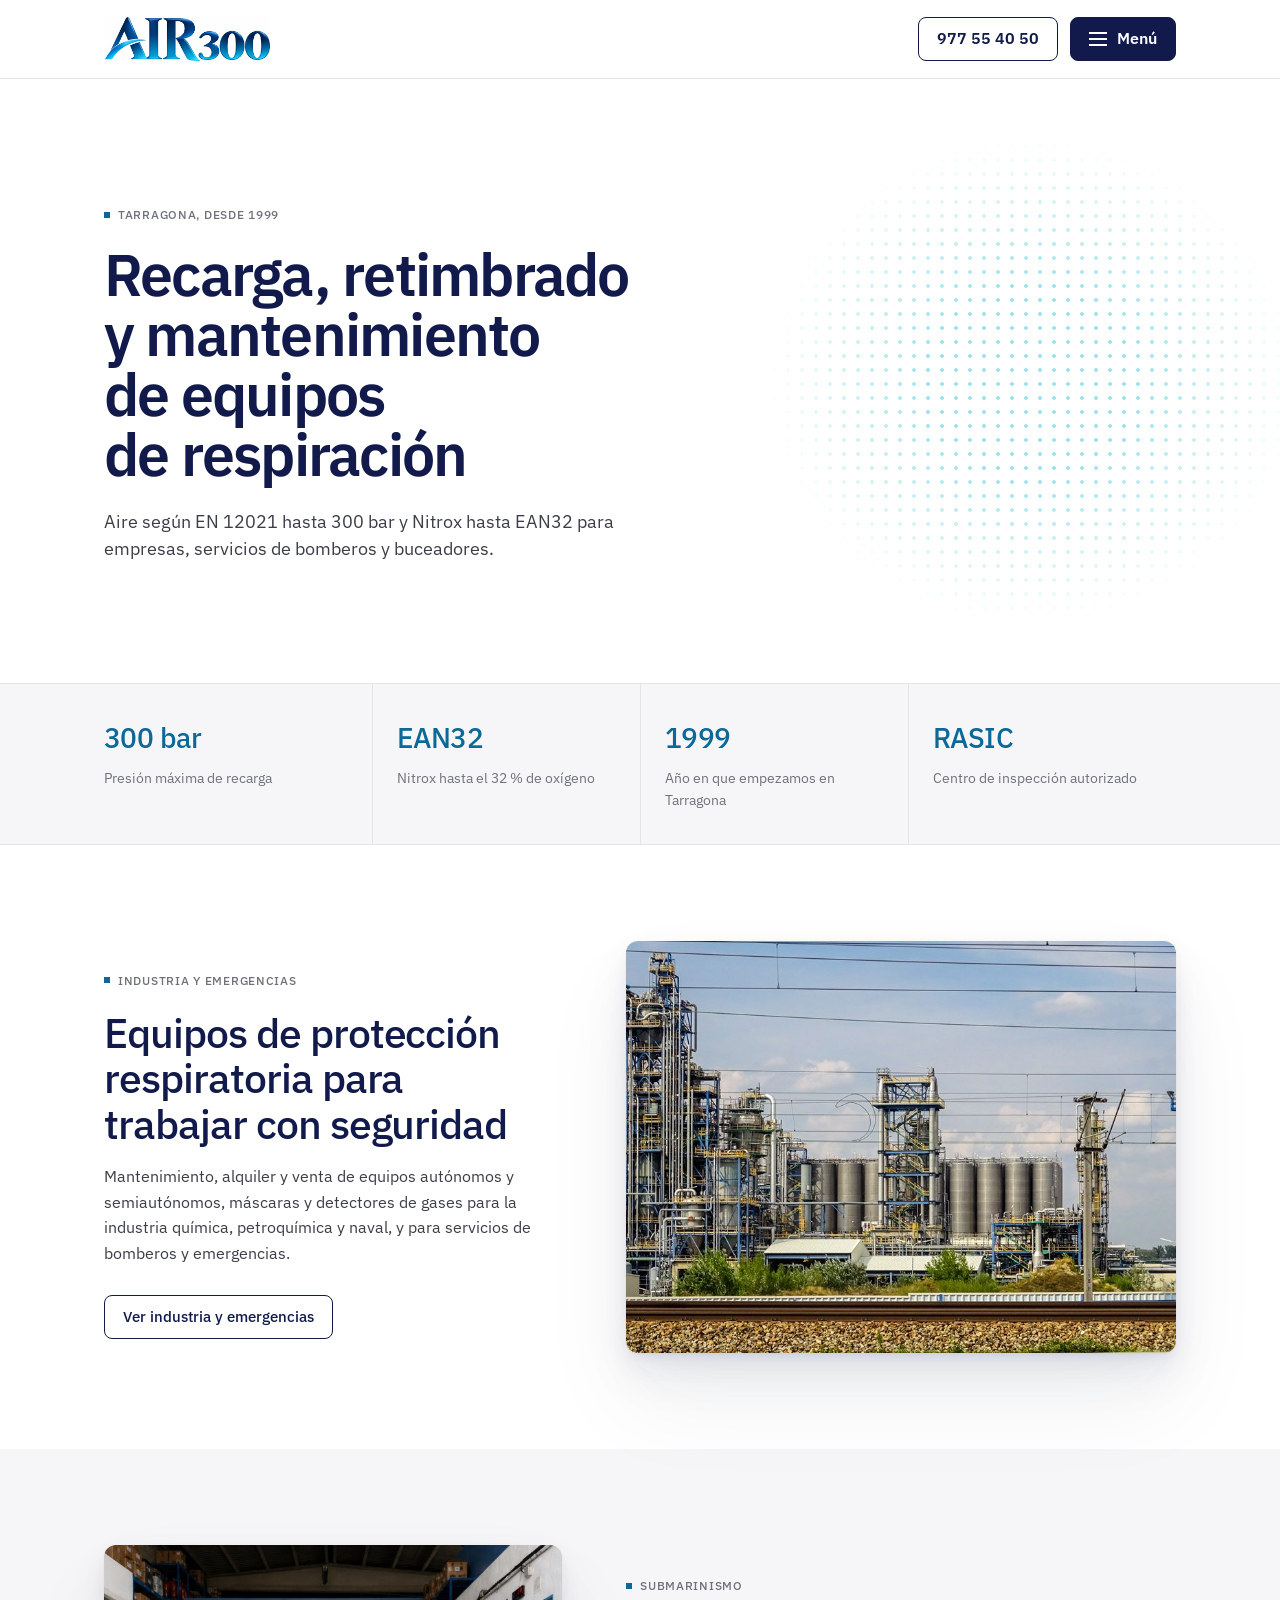
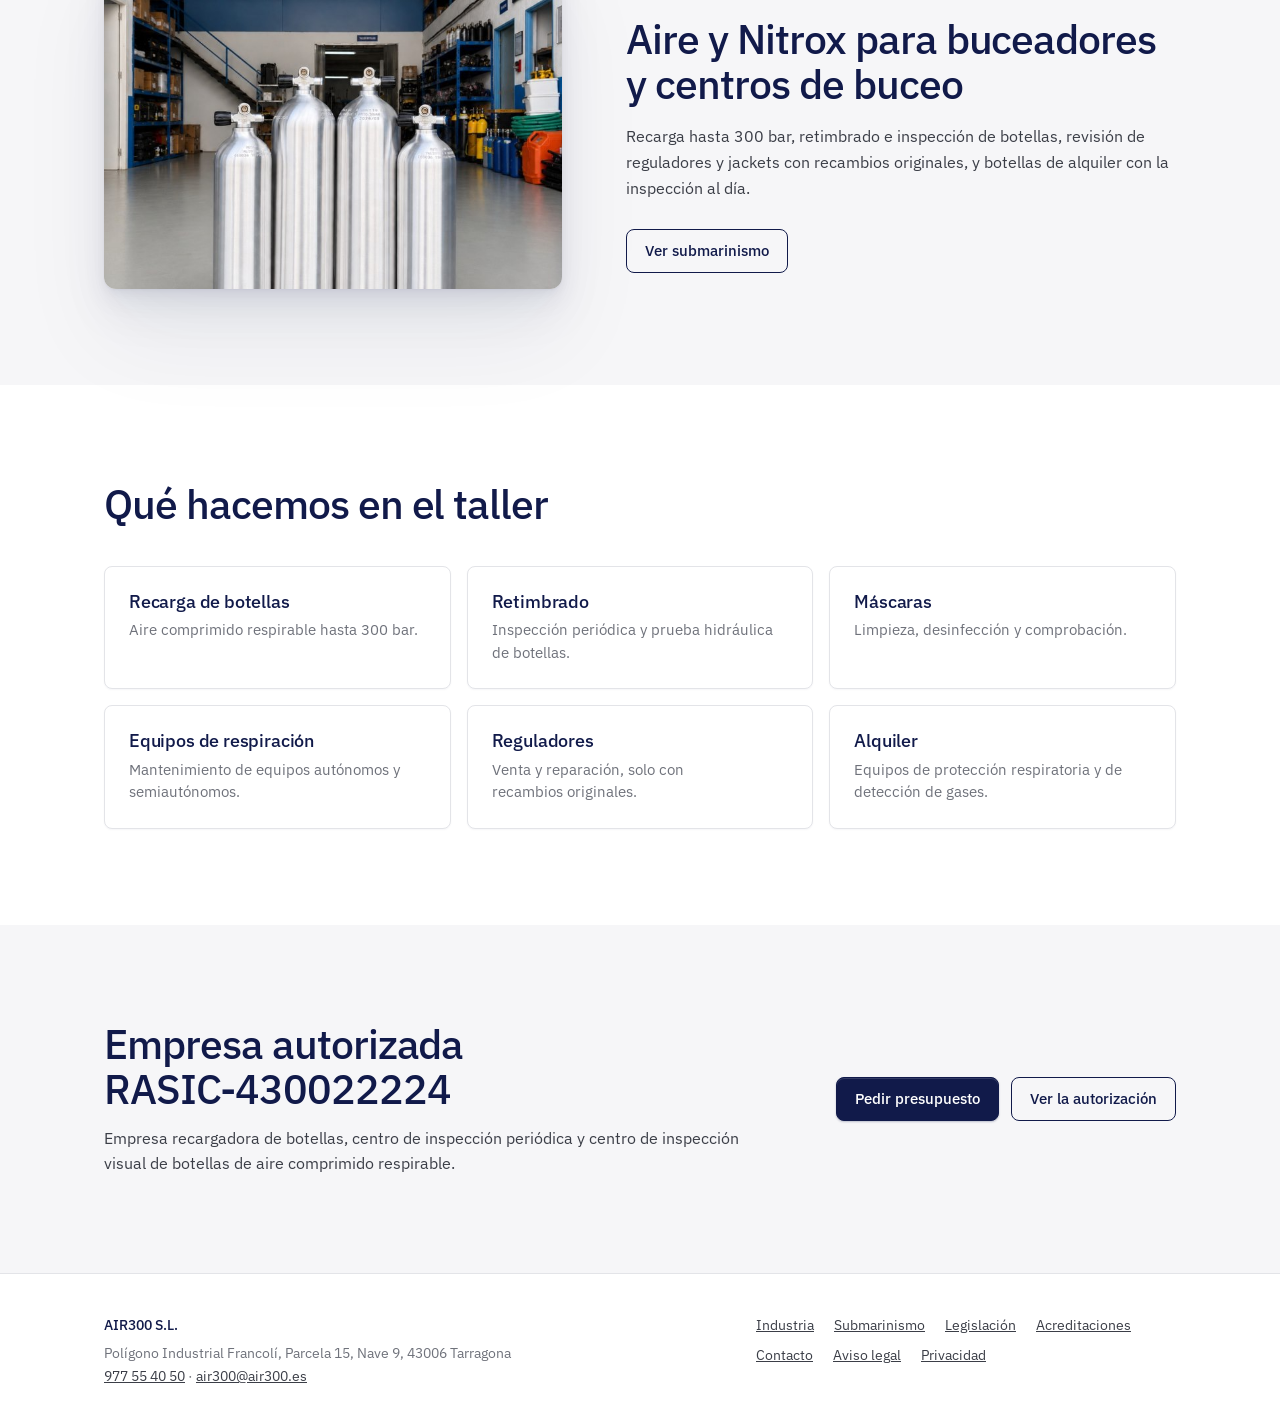
==== commit 71ae76bd: "Páginas interiores con las piezas de la portada: cabecera amplia, apartados en dos columnas y cierre" ====
--- a/index.html
+++ b/index.html
@@ -3,6 +3,7 @@
 <head>
 <meta charset="utf-8">
 <meta name="viewport" content="width=device-width, initial-scale=1">
+<meta name="robots" content="noindex, nofollow">
 <title>AIR300 | Mantenimiento y recarga de equipos de respiración en Tarragona</title>
 <meta name="description" content="Recarga y retimbrado de botellas de aire comprimido respirable, limpieza de máscaras y mantenimiento de equipos de respiración autónoma en Tarragona desde 1999.">
 <link rel="icon" href="img/favicon.png" type="image/png">
@@ -15,7 +16,7 @@
 <meta property="og:description" content="Recarga y retimbrado de botellas de aire comprimido respirable, limpieza de máscaras y mantenimiento de equipos de respiración autónoma en Tarragona desde 1999.">
 <meta property="og:image" content="https://www.air300.es/img/compartir.jpg">
 <link rel="stylesheet" href="css/estilos.css?v=2026-10-17">
-<link rel="stylesheet" href="css/column.css?v=3">
+<link rel="stylesheet" href="css/column.css?v=5">
 <!-- Datos de la empresa para Google (dirección, teléfono, horario) -->
 <script type="application/ld+json">
 {
@@ -99,7 +100,11 @@
         <p>Mantenimiento, alquiler y venta de equipos autónomos y semiautónomos, máscaras y detectores de gases para la industria química, petroquímica y naval, y para servicios de bomberos y emergencias.</p>
         <a class="c-boton c-boton-sec" href="industria.html">Ver industria y emergencias</a>
       </div>
-      <div class="c-tarjeta-foto"><img src="img/industria-planta.jpg" alt="Planta química y petroquímica" width="1080" height="600" loading="lazy"></div>
+      <!-- Las dos fotos se alternan con un fundido, como en la página de Industria -->
+      <div class="c-tarjeta-foto alterna">
+        <img src="img/industria-planta.jpg" alt="Planta química y petroquímica" width="1080" height="600" loading="lazy">
+        <img src="img/bomberos.jpg" alt="Bombero con equipo de respiración autónoma" width="1080" height="600" loading="lazy">
+      </div>
     </div>
   </section>
 
--- a/css/column.css
+++ b/css/column.css
@@ -215,3 +215,33 @@
 /* Los botones mandan sobre el color general de los enlaces */
 .column .c-boton, .column .c-boton:hover { color: #FFFFFF; }
 .column .c-boton-sec, .column .c-boton-sec:hover { color: var(--c-indigo); }
+/* Fotos que se alternan dentro de una tarjeta de la portada */
+.c-tarjeta-foto.alterna { position: relative; }
+.c-tarjeta-foto.alterna img { position: absolute; inset: 0; }
+
+/* ===== Páginas interiores con las piezas de la portada ===== */
+.c-hero-interior .c-hero-rejilla { min-height: 440px; padding-top: 64px; padding-bottom: 64px; }
+.c-hero .migas { margin-bottom: 20px; font-size: 0.8125rem; color: var(--c-gris); }
+.c-hero .migas a { color: var(--c-gris); }
+.c-hero .migas a:hover { color: var(--c-indigo); }
+.c-hero-texto > p:not(.c-etiqueta):not(.migas) { margin-top: 24px; max-width: 34rem; font-size: 1.125rem; line-height: 1.5; color: var(--c-tinta); }
+.c-hero-foto { position: relative; justify-self: end; width: 100%; max-width: 560px; }
+.c-hero-foto img { width: 100%; height: 100%; object-fit: cover; }
+.c-hero-interior .c-hero-visual { min-height: 320px; }
+
+/* Apartados: texto a la izquierda y tarjeta blanca con la lista a la derecha */
+.c-dos-panel { align-items: start; }
+.c-dos-texto > h2 + p, .c-dos-texto > p { margin-top: 16px; }
+.c-dos-texto .documento-miniatura { margin-top: 20px; }
+.c-panel {
+  padding: 8px 28px; background: #FFFFFF; border: 1px solid var(--c-borde); border-radius: 12px;
+  box-shadow: 0 1px 2px rgba(17,26,74,0.04), 0 8px 24px rgba(17,26,74,0.05);
+}
+.c-panel .lista, .c-panel .documento-datos { margin: 0; }
+.c-panel .lista li { padding: 16px 0; border-bottom: 1px solid var(--c-borde); font-size: 1rem; color: var(--c-tinta); }
+.c-panel .lista li:first-child { padding-top: 16px; }
+.c-panel .documento-datos div { padding: 16px 0; border-bottom: 1px solid var(--c-borde); }
+.c-panel .lista li:last-child, .c-panel .documento-datos div:last-child { border-bottom: 0; }
+.c-panel .documento-datos dt { flex-basis: 180px; }
+.c-panel .legal { padding: 24px 0; display: flex; flex-direction: column; gap: 14px; color: var(--c-tinta); }
+@media (max-width: 900px) { .c-hero-interior .c-hero-visual { display: none; } .c-hero-interior .c-hero-rejilla { min-height: 0; } .c-panel { padding: 4px 20px; } }
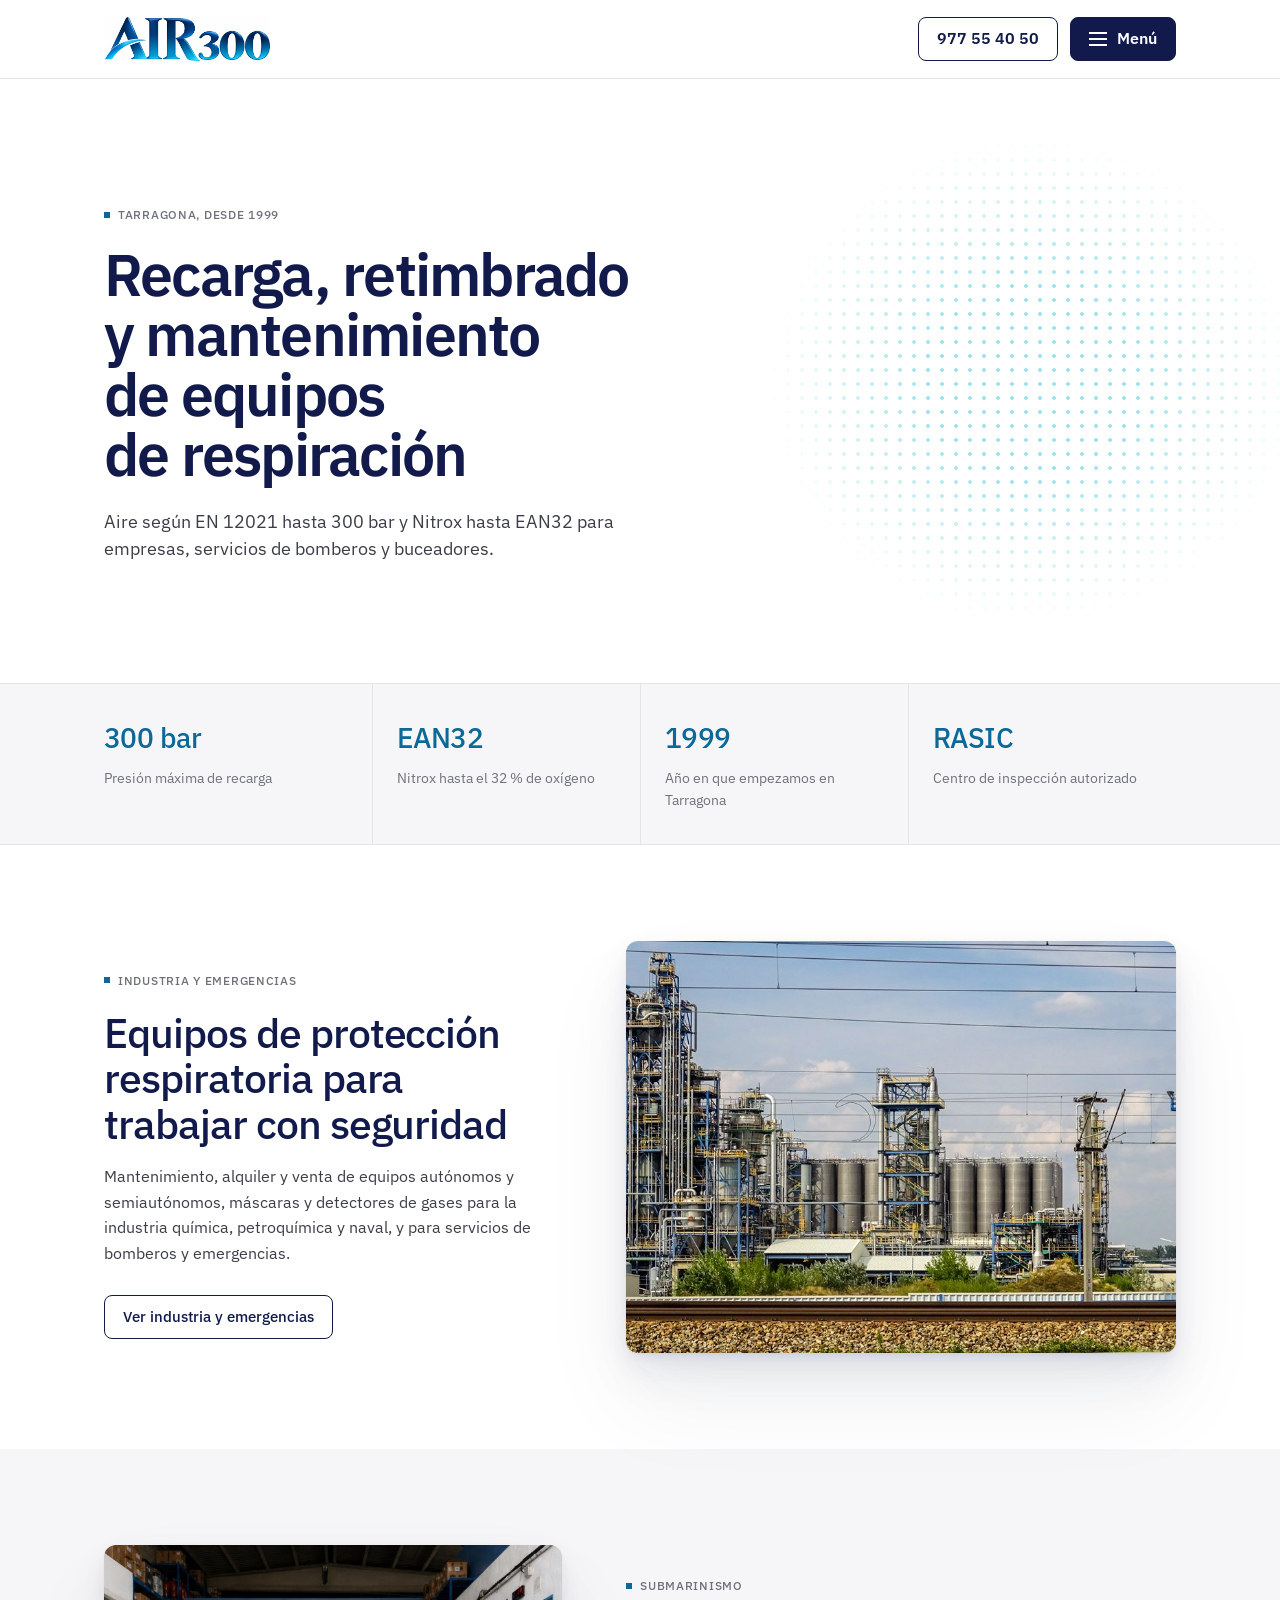
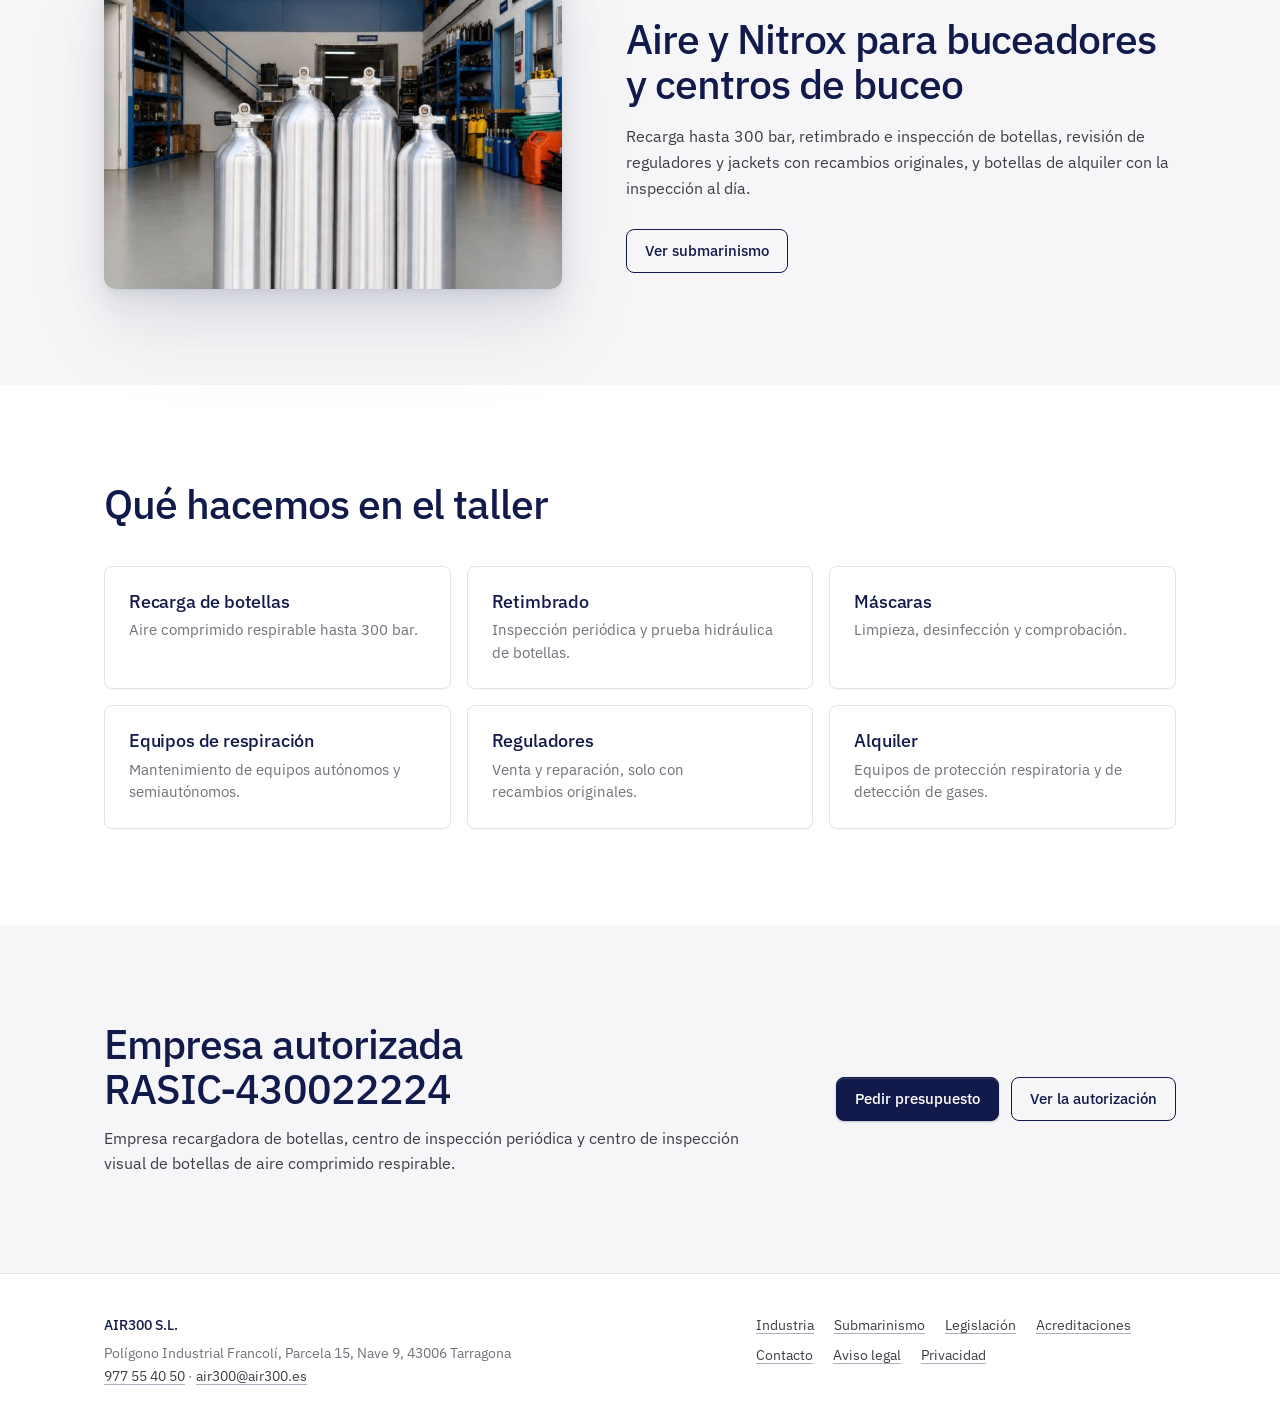
==== commit 550e2618: "Revisión de color: toda la web con la paleta Column (índigo, azul océano para datos, cian en el menú" ====
--- a/index.html
+++ b/index.html
@@ -8,7 +8,7 @@
 <meta name="description" content="Recarga y retimbrado de botellas de aire comprimido respirable, limpieza de máscaras y mantenimiento de equipos de respiración autónoma en Tarragona desde 1999.">
 <link rel="icon" href="img/favicon.png" type="image/png">
 <link rel="apple-touch-icon" href="img/apple-touch-icon.png">
-<meta name="theme-color" content="#0B1E2E">
+<meta name="theme-color" content="#111A4A">
 <meta property="og:type" content="website">
 <meta property="og:locale" content="es_ES">
 <meta property="og:site_name" content="AIR300">
@@ -16,7 +16,7 @@
 <meta property="og:description" content="Recarga y retimbrado de botellas de aire comprimido respirable, limpieza de máscaras y mantenimiento de equipos de respiración autónoma en Tarragona desde 1999.">
 <meta property="og:image" content="https://www.air300.es/img/compartir.jpg">
 <link rel="stylesheet" href="css/estilos.css?v=2026-10-17">
-<link rel="stylesheet" href="css/column.css?v=5">
+<link rel="stylesheet" href="css/column.css?v=6">
 <!-- Datos de la empresa para Google (dirección, teléfono, horario) -->
 <script type="application/ld+json">
 {
--- a/css/column.css
+++ b/css/column.css
@@ -245,3 +245,39 @@
 .c-panel .documento-datos dt { flex-basis: 180px; }
 .c-panel .legal { padding: 24px 0; display: flex; flex-direction: column; gap: 14px; color: var(--c-tinta); }
 @media (max-width: 900px) { .c-hero-interior .c-hero-visual { display: none; } .c-hero-interior .c-hero-rejilla { min-height: 0; } .c-panel { padding: 4px 20px; } }
+
+/* ===== Revisión de color: todo con la paleta Column ===== */
+/* Índigo = marca, botones y enlaces · índigo claro = al pasar el ratón · azul océano = solo cifras y datos · cian = página activa del menú */
+.column { --c-indigo-hover: #1C2766; --c-cian: #88DEEB; }
+.column a { color: var(--c-indigo); text-decoration-color: rgba(17, 26, 74, 0.35); text-underline-offset: 3px; }
+.column a:hover { color: var(--c-indigo-hover); text-decoration-color: currentColor; }
+.column a:focus-visible, .column button:focus-visible { outline: 2px solid var(--c-indigo); outline-offset: 3px; }
+
+/* Saltar al contenido */
+.column .saltar, .column .saltar:focus, .column .saltar:hover { background: var(--c-indigo); color: #FFFFFF; border-radius: var(--c-radio); }
+
+/* Cabecera: los dos botones cambian al mismo índigo claro */
+.column .cabecera-tel { color: var(--c-indigo); border-color: var(--c-indigo); }
+.column .cabecera-tel:hover { background: var(--c-indigo); border-color: var(--c-indigo); color: #FFFFFF; }
+.column .menu-boton { color: #FFFFFF; }
+.column .menu-boton:hover { background: var(--c-indigo-hover); border-color: var(--c-indigo-hover); color: #FFFFFF; }
+.column .c-boton:hover { background: var(--c-indigo-hover); border-color: var(--c-indigo-hover); }
+.column .boton:hover { background: var(--c-indigo-hover); border-color: var(--c-indigo-hover); }
+
+/* Menú desplegable */
+.column .menu[popover] { box-shadow: 0 16px 32px rgba(17, 26, 74, 0.25); }
+.column .menu[popover] a { color: #FFFFFF; text-decoration: none; }
+.column .menu[popover] a:hover, .column .menu[popover] a[aria-current="page"] { color: var(--c-cian); }
+.column .menu a:focus-visible { outline-color: #FFFFFF; }
+.column .menu[popover]:popover-open::backdrop { background-color: rgba(17, 26, 74, 0.35); }
+
+/* Sombra de la cabecera al bajar, en índigo */
+@keyframes cabecera-sombra-column { to { box-shadow: 0 2px 14px rgba(17, 26, 74, 0.12); } }
+@media (min-width: 641px) { @supports (animation-timeline: scroll()) { .column .cabecera { animation-name: cabecera-sombra-column; } } }
+
+/* Enlaces sobre fondo índigo y del pie */
+.column .consulta a:not(.boton) { color: #FFFFFF; }
+.column .c-pie a { color: var(--c-tinta); }
+.column .c-pie a:hover { color: var(--c-indigo); }
+.column .c-hero .migas a { color: var(--c-gris); }
+.column .c-hero .migas a:hover { color: var(--c-indigo); }
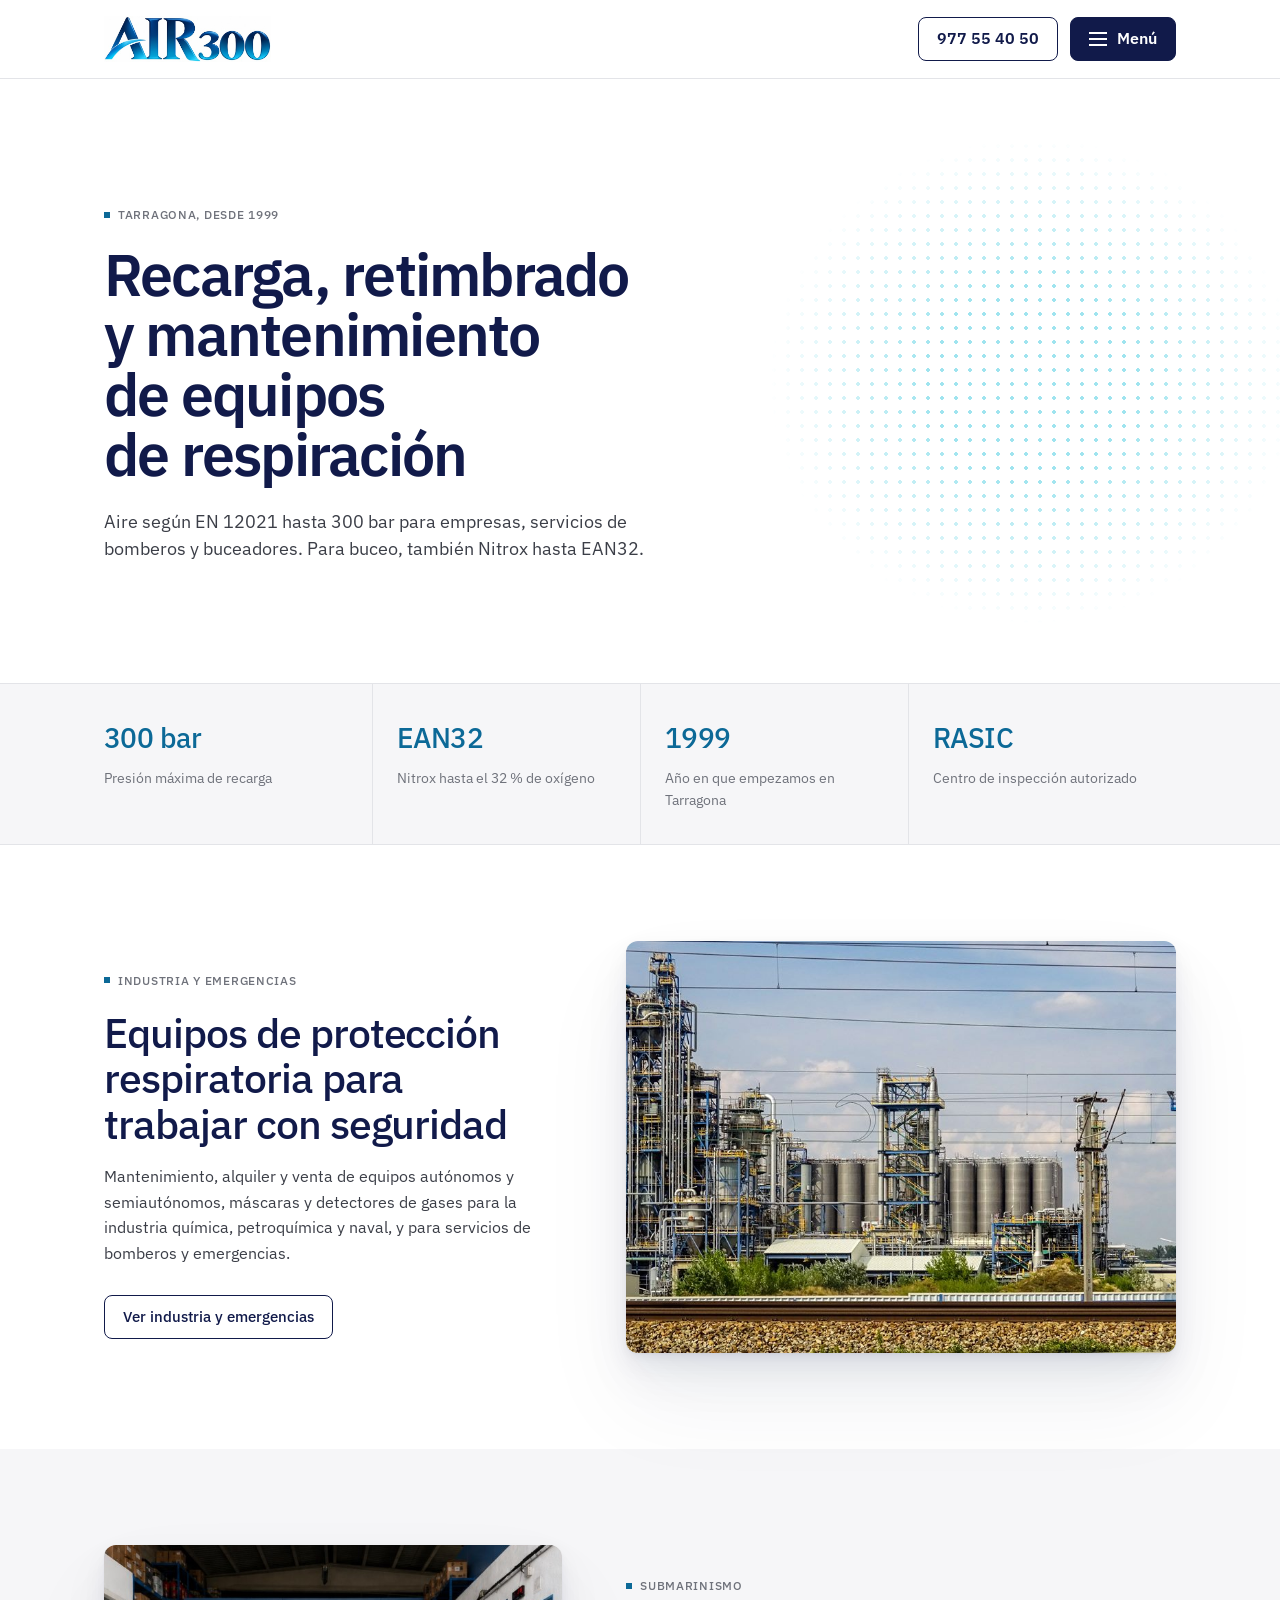
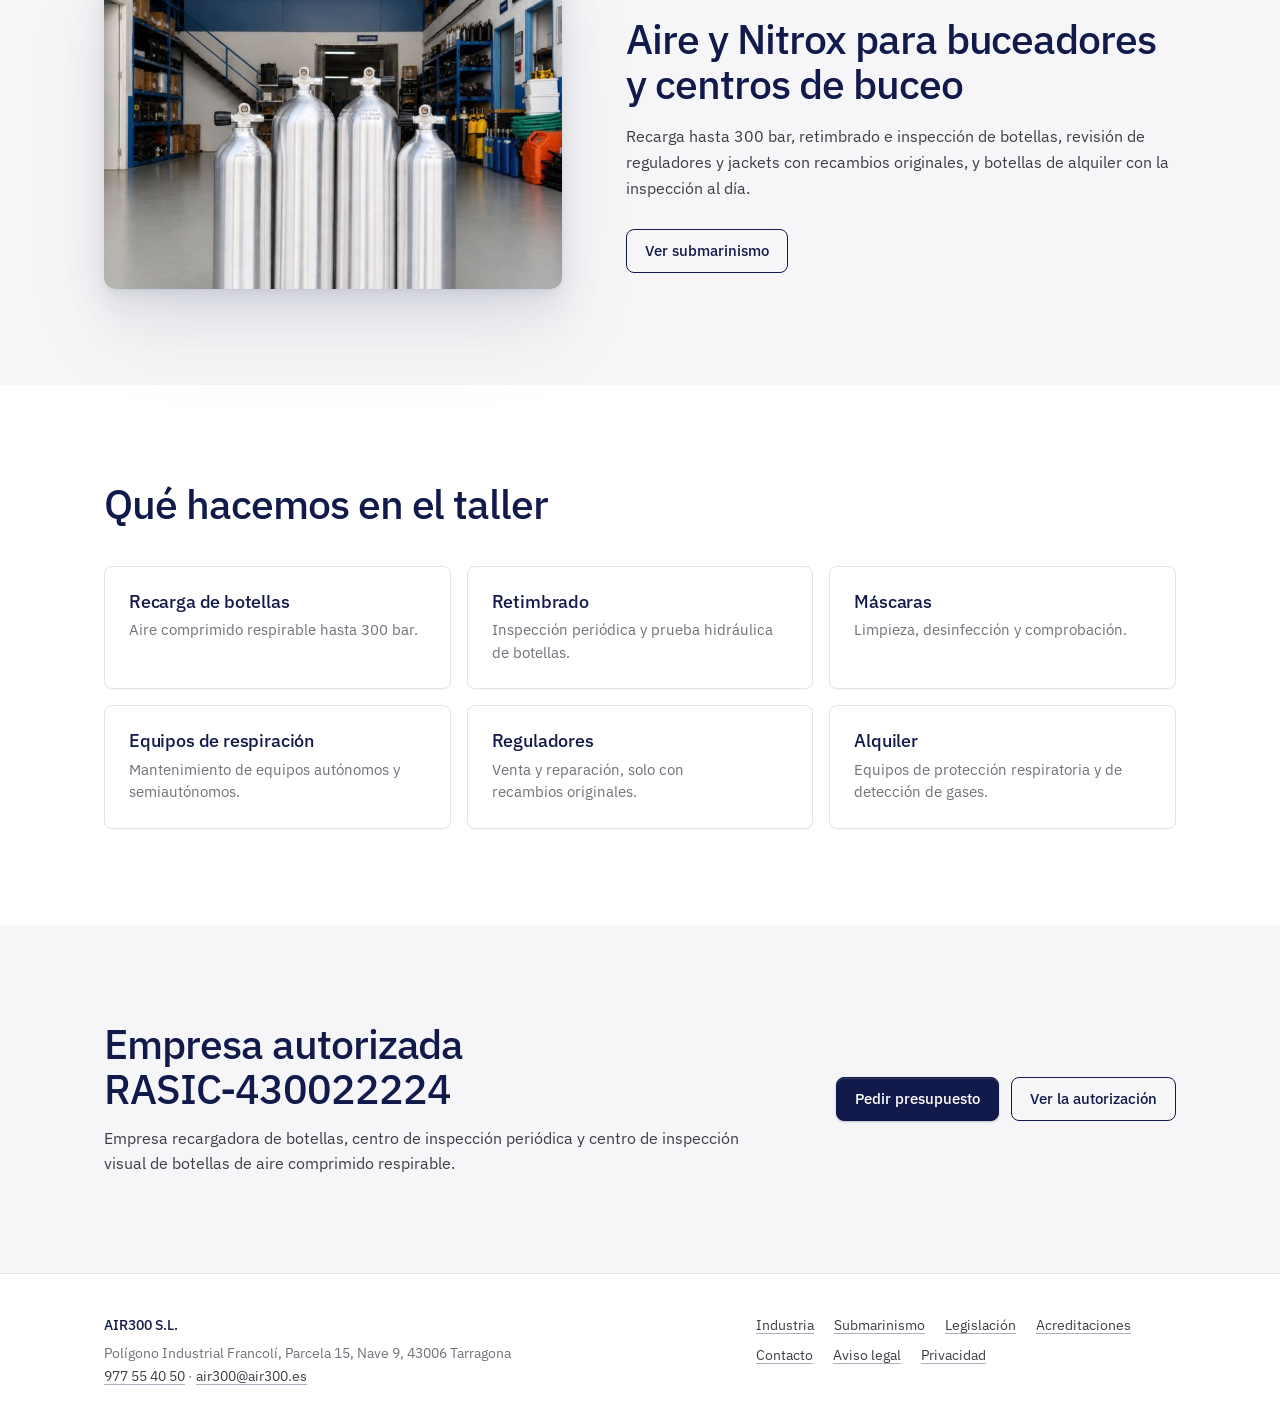
==== commit f1bc198e: "Portada: dejar claro que el Nitrox EAN32 es para buceo Co-Authored-By: Claude Opus 5.5 <noreply@anth" ====
--- a/index.html
+++ b/index.html
@@ -75,7 +75,7 @@
       <div class="c-hero-texto">
         <p class="c-etiqueta"><span></span>Tarragona, desde 1999</p>
         <h1>Recarga, retimbrado y mantenimiento de equipos de respiración</h1>
-        <p class="c-entrada">Aire según EN 12021 hasta 300 bar y Nitrox hasta EAN32 para empresas, servicios de bomberos y buceadores.</p>
+        <p class="c-entrada">Aire según EN 12021 hasta 300 bar para empresas, servicios de bomberos y buceadores. Para buceo, también Nitrox hasta EAN32.</p>
       </div>
       <div class="c-hero-visual" aria-hidden="true"></div>
     </div>
